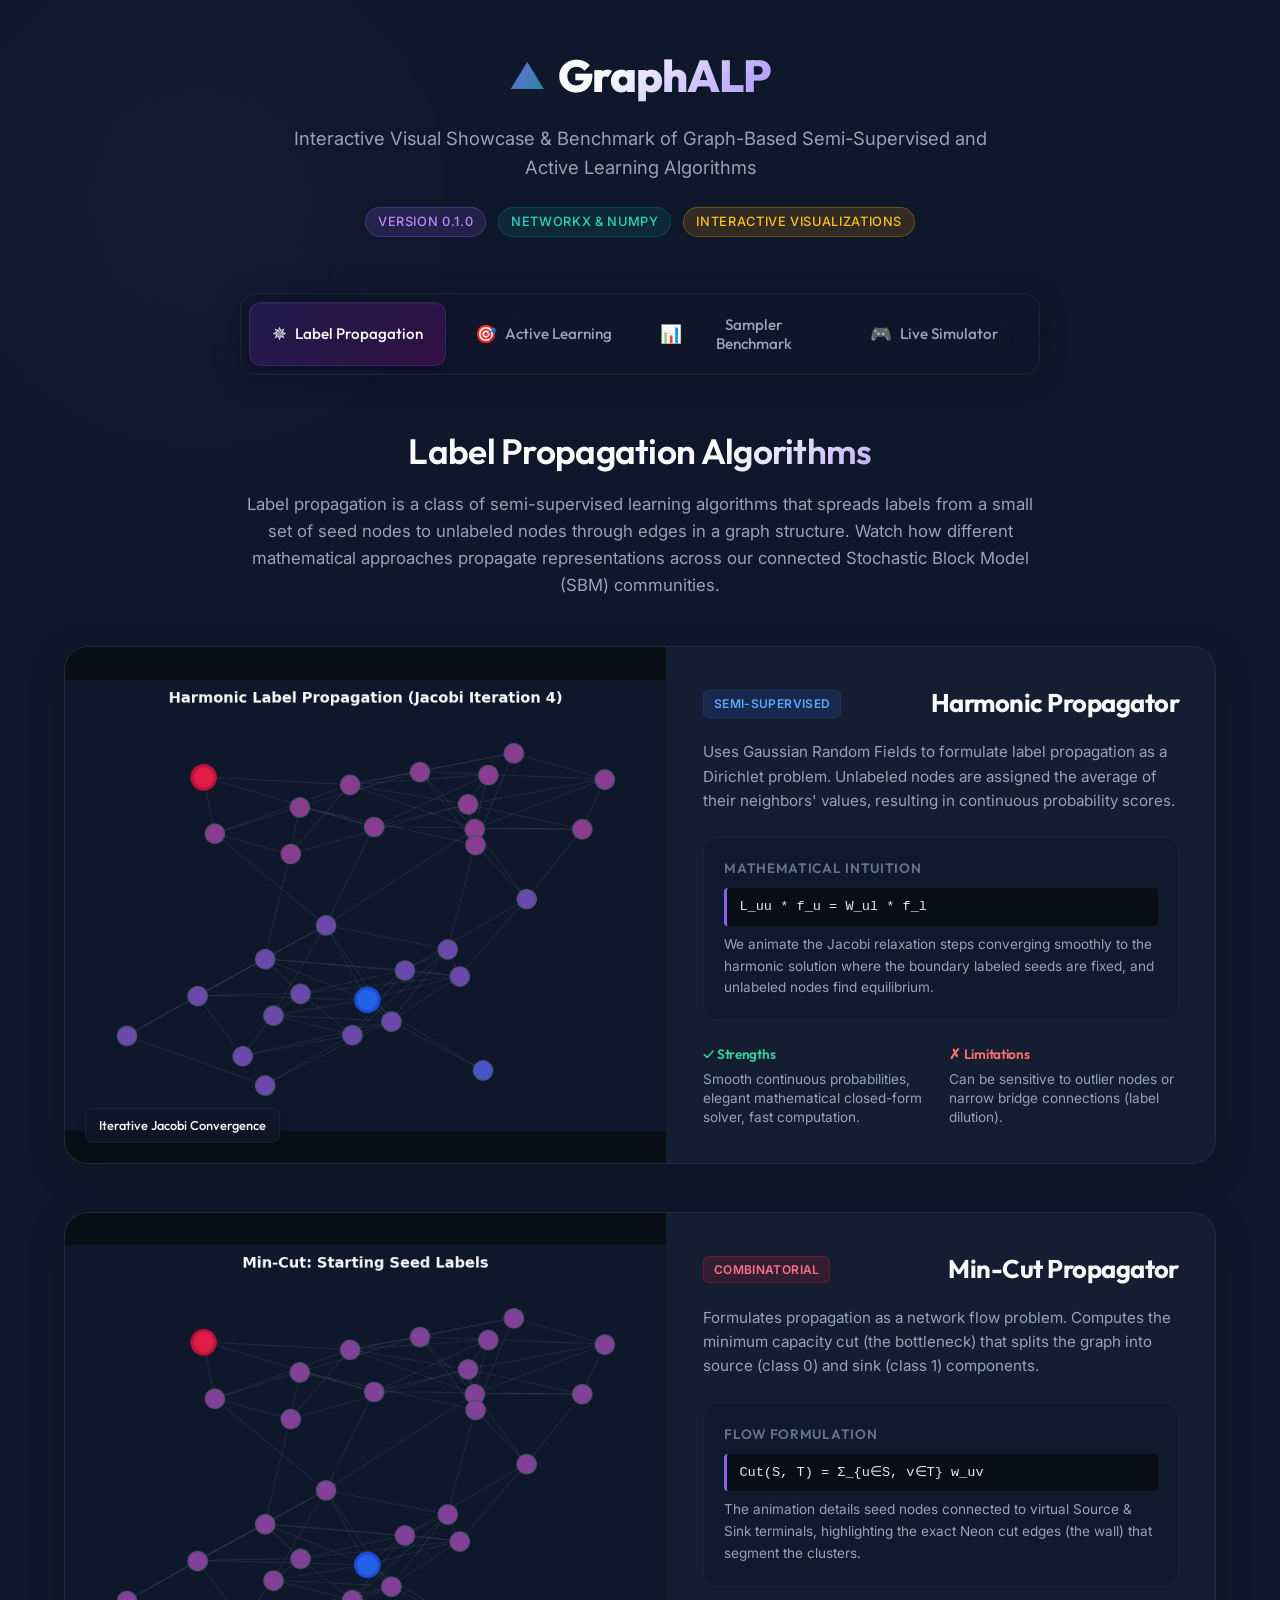
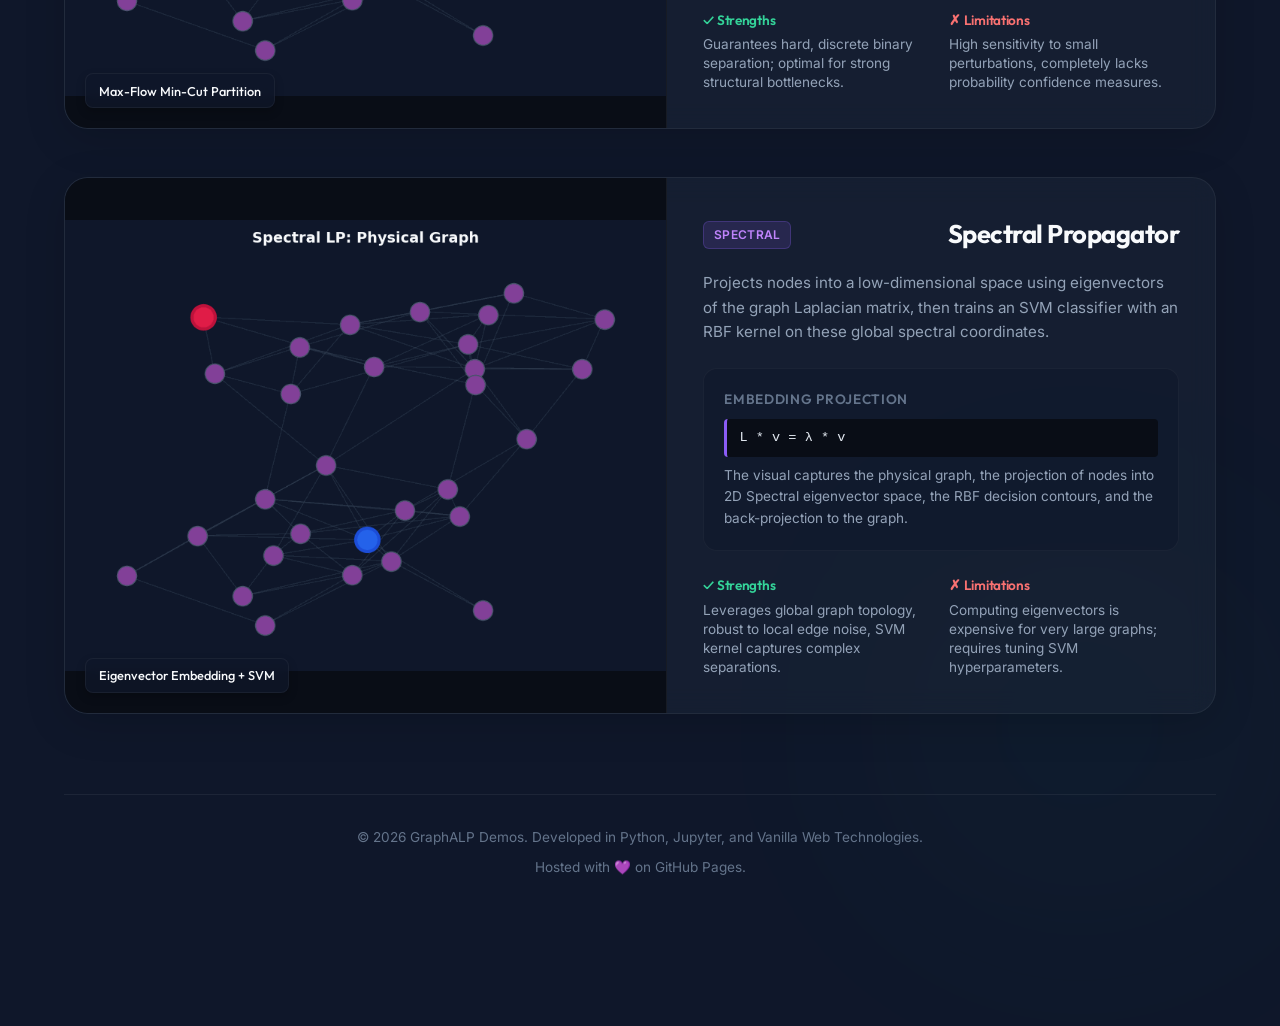
==== docs/index.html @ a76a8c4c "Created demos for the graph algorithms" ====
<!DOCTYPE html>
<html lang="en">
<head>
    <meta charset="UTF-8">
    <meta name="viewport" content="width=device-width, initial-scale=1.0">
    <meta name="description" content="Interactive visual showcase and benchmarks of Graph-Based Semi-Supervised Learning (Label Propagation) and Active Learning algorithms in the GraphALP package. Hosted on GitHub Pages.">
    <title>GraphALP: Label Propagation & Active Learning Visualizations</title>
    
    <!-- Google Fonts: Outfit & Inter -->
    <link rel="preconnect" href="https://fonts.googleapis.com">
    <link rel="preconnect" href="https://fonts.gstatic.com" crossorigin>
    <link href="https://fonts.googleapis.com/css2?family=Inter:wght@300;400;500;600&family=Outfit:wght@400;500;600;700;800&display=swap" rel="stylesheet">
    
    <!-- Custom CSS -->
    <link rel="stylesheet" href="css/style.css">
</head>
<body>
    <!-- Glow Effects in Background -->
    <div class="radial-glow glow-1"></div>
    <div class="radial-glow glow-2"></div>

    <div class="container">
        <!-- Header -->
        <header class="main-header">
            <div class="logo-area">
                <span class="logo-icon">▲</span>
                <h1 id="main-title">GraphALP</h1>
            </div>
            <p class="subtitle" id="main-subtitle">Interactive Visual Showcase &amp; Benchmark of Graph-Based Semi-Supervised and Active Learning Algorithms</p>
            <div class="badge-row">
                <span class="badge badge-primary">Version 0.1.0</span>
                <span class="badge badge-secondary">NetworkX &amp; NumPy</span>
                <span class="badge badge-accent">Interactive Visualizations</span>
            </div>
        </header>

        <!-- Navigation Tabs -->
        <nav class="tab-navigation" id="tab-nav-bar">
            <button class="tab-btn active" id="tab-btn-propagation" onclick="switchTab('propagation')">
                <span class="tab-icon">✵</span> Label Propagation
            </button>
            <button class="tab-btn" id="tab-btn-active" onclick="switchTab('active')">
                <span class="tab-icon">🎯</span> Active Learning
            </button>
            <button class="tab-btn" id="tab-btn-benchmark" onclick="switchTab('benchmark')">
                <span class="tab-icon">📊</span> Sampler Benchmark
            </button>
            <button class="tab-btn" id="tab-btn-simulator" onclick="switchTab('simulator')">
                <span class="tab-icon">🎮</span> Live Simulator
            </button>
        </nav>

        <!-- Main Content Area -->
        <main class="content-wrapper">
            
            <!-- SECTION 1: Label Propagation -->
            <section id="section-propagation" class="tab-content active-content">
                <div class="section-intro">
                    <h2>Label Propagation Algorithms</h2>
                    <p>Label propagation is a class of semi-supervised learning algorithms that spreads labels from a small set of seed nodes to unlabeled nodes through edges in a graph structure. Watch how different mathematical approaches propagate representations across our connected Stochastic Block Model (SBM) communities.</p>
                </div>

                <div class="card-grid">
                    <!-- Harmonic Label Propagator -->
                    <div class="algo-card" id="card-harmonic">
                        <div class="algo-visual">
                            <img src="gifs/harmonic_propagation.gif" alt="Harmonic Label Propagation Animation" class="demo-gif" id="gif-harmonic">
                            <div class="gif-overlay">
                                <span>Iterative Jacobi Convergence</span>
                            </div>
                        </div>
                        <div class="algo-details">
                            <div class="card-header">
                                <span class="spec-badge">Semi-Supervised</span>
                                <h3>Harmonic Propagator</h3>
                            </div>
                            <p class="algo-desc">Uses Gaussian Random Fields to formulate label propagation as a Dirichlet problem. Unlabeled nodes are assigned the average of their neighbors' values, resulting in continuous probability scores.</p>
                            
                            <div class="spec-panel">
                                <h4>Mathematical Intuition</h4>
                                <code class="math-block">L_uu * f_u = W_ul * f_l</code>
                                <p>We animate the Jacobi relaxation steps converging smoothly to the harmonic solution where the boundary labeled seeds are fixed, and unlabeled nodes find equilibrium.</p>
                            </div>
                            
                            <div class="pro-con-grid">
                                <div class="pc-item pro">
                                    <h5>✓ Strengths</h5>
                                    <p>Smooth continuous probabilities, elegant mathematical closed-form solver, fast computation.</p>
                                </div>
                                <div class="pc-item con">
                                    <h5>✗ Limitations</h5>
                                    <p>Can be sensitive to outlier nodes or narrow bridge connections (label dilution).</p>
                                </div>
                            </div>
                        </div>
                    </div>

                    <!-- Min-Cut Label Propagator -->
                    <div class="algo-card" id="card-mincut">
                        <div class="algo-visual">
                            <img src="gifs/mincut_propagation.gif" alt="Min-Cut Label Propagation Animation" class="demo-gif" id="gif-mincut">
                            <div class="gif-overlay">
                                <span>Max-Flow Min-Cut Partition</span>
                            </div>
                        </div>
                        <div class="algo-details">
                            <div class="card-header">
                                <span class="spec-badge badge-red">Combinatorial</span>
                                <h3>Min-Cut Propagator</h3>
                            </div>
                            <p class="algo-desc">Formulates propagation as a network flow problem. Computes the minimum capacity cut (the bottleneck) that splits the graph into source (class 0) and sink (class 1) components.</p>
                            
                            <div class="spec-panel">
                                <h4>Flow formulation</h4>
                                <code class="math-block">Cut(S, T) = Σ_{u∈S, v∈T} w_uv</code>
                                <p>The animation details seed nodes connected to virtual Source &amp; Sink terminals, highlighting the exact Neon cut edges (the wall) that segment the clusters.</p>
                            </div>
                            
                            <div class="pro-con-grid">
                                <div class="pc-item pro">
                                    <h5>✓ Strengths</h5>
                                    <p>Guarantees hard, discrete binary separation; optimal for strong structural bottlenecks.</p>
                                </div>
                                <div class="pc-item con">
                                    <h5>✗ Limitations</h5>
                                    <p>High sensitivity to small perturbations, completely lacks probability confidence measures.</p>
                                </div>
                            </div>
                        </div>
                    </div>

                    <!-- Spectral Label Propagator -->
                    <div class="algo-card" id="card-spectral">
                        <div class="algo-visual">
                            <img src="gifs/spectral_propagation.gif" alt="Spectral Label Propagation Animation" class="demo-gif" id="gif-spectral">
                            <div class="gif-overlay">
                                <span>Eigenvector Embedding + SVM</span>
                            </div>
                        </div>
                        <div class="algo-details">
                            <div class="card-header">
                                <span class="spec-badge badge-violet">Spectral</span>
                                <h3>Spectral Propagator</h3>
                            </div>
                            <p class="algo-desc">Projects nodes into a low-dimensional space using eigenvectors of the graph Laplacian matrix, then trains an SVM classifier with an RBF kernel on these global spectral coordinates.</p>
                            
                            <div class="spec-panel">
                                <h4>Embedding projection</h4>
                                <code class="math-block">L * v = λ * v</code>
                                <p>The visual captures the physical graph, the projection of nodes into 2D Spectral eigenvector space, the RBF decision contours, and the back-projection to the graph.</p>
                            </div>
                            
                            <div class="pro-con-grid">
                                <div class="pc-item pro">
                                    <h5>✓ Strengths</h5>
                                    <p>Leverages global graph topology, robust to local edge noise, SVM kernel captures complex separations.</p>
                                </div>
                                <div class="pc-item con">
                                    <h5>✗ Limitations</h5>
                                    <p>Computing eigenvectors is expensive for very large graphs; requires tuning SVM hyperparameters.</p>
                                </div>
                            </div>
                        </div>
                    </div>
                </div>
            </section>

            <!-- SECTION 2: Active Learning -->
            <section id="section-active" class="tab-content">
                <div class="section-intro">
                    <h2>Active Learning Samplers</h2>
                    <p>Active learning seeks to maximize model accuracy with minimal label cost by intelligently choosing which unlabeled nodes to query. Watch how each sampler operates in step-by-step query rounds to resolve class uncertainty quickly.</p>
                </div>

                <div class="card-grid">
                    <!-- Harmonic Greedy Sampler -->
                    <div class="algo-card" id="card-harmonic-greedy">
                        <div class="algo-visual">
                            <img src="gifs/harmonic_greedy_sampler.gif" alt="Harmonic Greedy Active Learning" class="demo-gif" id="gif-harmonic-greedy">
                            <div class="gif-overlay">
                                <span>Expected Risk Minimization</span>
                            </div>
                        </div>
                        <div class="algo-details">
                            <div class="card-header">
                                <span class="spec-badge badge-gold">Optimal</span>
                                <h3>Harmonic Greedy Sampler</h3>
                            </div>
                            <p class="algo-desc">Calculates the expected graph-wide risk reduction if each candidate unlabeled node were to be queried. Selects the node that achieves the highest mathematical reduction in uncertainty.</p>
                            
                            <div class="spec-panel">
                                <h4>Selection Criterion</h4>
                                <code class="math-block">arg min_{i} Σ_{u} E_{y_i}[ min(p_u, 1-p_u) | y_i ]</code>
                                <p>Observe how it actively targets critical boundary nodes between clusters to aggressively push down overall graph uncertainty.</p>
                            </div>
                            
                            <div class="pro-con-grid">
                                <div class="pc-item pro">
                                    <h5>🎯 Strategy</h5>
                                    <p>Directly minimizes future expected model error. Extremely efficient; reaches near-optimal accuracy in very few steps.</p>
                                </div>
                                <div class="pc-item con">
                                    <h5>⚡ Overhead</h5>
                                    <p>Computationally heavy; requires forecasting predictions for every candidate under all label outcomes.</p>
                                </div>
                            </div>
                        </div>
                    </div>

                    <!-- S2 Sampler -->
                    <div class="algo-card" id="card-s2">
                        <div class="algo-visual">
                            <img src="gifs/s2_sampler.gif" alt="S2 Active Learning" class="demo-gif" id="gif-s2">
                            <div class="gif-overlay">
                                <span>Shortest Path Boundary Bisection</span>
                            </div>
                        </div>
                        <div class="algo-details">
                            <div class="card-header">
                                <span class="spec-badge badge-teal">Geometric</span>
                                <h3>S2 Sampler</h3>
                            </div>
                            <p class="algo-desc">Based on Dasarathy et al. (2015). Prunes edges with conflicting labels, finds the shortest path between positive and negative nodes, and queries the middle node on that path.</p>
                            
                            <div class="spec-panel">
                                <h4>Geometric Strategy</h4>
                                <code class="math-block">Path = ShortestPath(L_0, L_1) → Query(Middle)</code>
                                <p>The animation shows the shortest path highlighted in Gold, bisecting the boundary space. It behaves like binary search on graph geodesic paths.</p>
                            </div>
                            
                            <div class="pro-con-grid">
                                <div class="pc-item pro">
                                    <h5>🎯 Strategy</h5>
                                    <p>Finds the boundary extremely fast. Highly scalable; calculations only involve graph path algorithms.</p>
                                </div>
                                <div class="pc-item con">
                                    <h5>⚡ Overhead</h5>
                                    <p>Depends on structural connectivity; if classes are disconnected, it falls back to random sampling.</p>
                                </div>
                            </div>
                        </div>
                    </div>

                    <!-- Random Sampler -->
                    <div class="algo-card" id="card-random">
                        <div class="algo-visual">
                            <img src="gifs/random_sampler.gif" alt="Random Active Learning" class="demo-gif" id="gif-random">
                            <div class="gif-overlay">
                                <span>Uniform Random Baseline</span>
                            </div>
                        </div>
                        <div class="algo-details">
                            <div class="card-header">
                                <span class="spec-badge badge-grey">Baseline</span>
                                <h3>Random Sampler</h3>
                            </div>
                            <p class="algo-desc">Queries nodes uniformly at random from the set of unlabeled nodes. Serves as a standard non-active baseline to measure active learning advantages.</p>
                            
                            <div class="spec-panel">
                                <h4>Selection Criterion</h4>
                                <code class="math-block">Query( u ∈ Unlabeled ) ~ Uniform()</code>
                                <p>The animation shows query nodes landing randomly. Notice how it frequently queries nodes in dense regions that are already certain, wasting labels.</p>
                            </div>
                            
                            <div class="pro-con-grid">
                                <div class="pc-item pro">
                                    <h5>🎯 Strategy</h5>
                                    <p>Zero computational cost, provides unbiased samples of the graph node distribution.</p>
                                </div>
                                <div class="pc-item con">
                                    <h5>⚡ Overhead</h5>
                                    <p>Extremely inefficient. Requires many queries to resolve boundary uncertainty, dragging down performance.</p>
                                </div>
                            </div>
                        </div>
                    </div>
                </div>
            </section>

            <!-- SECTION 3: Benchmark Dashboard -->
            <section id="section-benchmark" class="tab-content">
                <div class="section-intro">
                    <h2>Sampler Benchmark Dashboard</h2>
                    <p>Compare the quantitative performance of Active Learning Samplers. Below is the real-time graph uncertainty (Expected Risk) plotted as a function of query steps. Graph risk represents the remaining prediction uncertainty across the network.</p>
                </div>

                <div class="dashboard-grid">
                    <!-- Benchmark Graph Card -->
                    <div class="dashboard-card chart-container">
                        <h3>Uncertainty (Expected Risk) Reduction Curve</h3>
                        <div class="chart-wrapper">
                            <img src="images/risk_comparison.png" alt="Active Learning Risk Reduction Benchmark Curves" class="benchmark-chart" id="img-benchmark-chart">
                        </div>
                        <p class="chart-caption">Lower is better. Risk represents the sum of node prediction uncertainties: <code>min(p, 1-p)</code>. Active samplers achieve rapid risk reduction, saving labeling budget.</p>
                    </div>

                    <!-- Benchmark Insights Card -->
                    <div class="dashboard-card insights-container">
                        <h3>Key Benchmark Observations</h3>
                        
                        <div class="insight-item">
                            <div class="insight-num gold-num">1</div>
                            <div class="insight-text">
                                <h4>Harmonic Greedy Dominance</h4>
                                <p><strong>Harmonic Greedy</strong> exhibits the steepest initial descent in graph risk. By calculating the expected risk for every possible query, it identifies the single most optimal node. In our 30-node graph, it reduces risk close to 0 within just 4 queries!</p>
                            </div>
                        </div>

                        <div class="insight-item">
                            <div class="insight-num teal-num">2</div>
                            <div class="insight-text">
                                <h4>S2 Path Bisection Efficiency</h4>
                                <p><strong>S2 Sampler</strong> performs nearly as well as Harmonic Greedy, but with a fraction of the computational cost. By finding the shortest path between opposite labels and querying the center node, it behaves like binary search on graphs, quickly pinpointing the bottleneck bridge.</p>
                            </div>
                        </div>

                        <div class="insight-item">
                            <div class="insight-num grey-num">3</div>
                            <div class="insight-text">
                                <h4>Random Sampling Inefficiency</h4>
                                <p><strong>Random Sampler</strong> risk decreases slowly and with high variance. Because it doesn't utilize structural knowledge or model predictions, it wastes queries in dense regions that are already highly certain, leaving the boundary ambiguous for many steps.</p>
                            </div>
                        </div>

                        <div class="spec-panel formula-panel">
                            <h4>Active Learning Core Takeaway</h4>
                            <p>For graph-based learning, active querying easily saves **over 60% of labeling budgets** compared to random selection. While Harmonic Greedy is ideal for small to medium graphs, S2 is the perfect candidate for web-scale networks due to its path-based efficiency.</p>
                        </div>
                    </div>
                </div>
            </section>

            <!-- SECTION 4: Live Interactive Simulator -->
            <section id="section-simulator" class="tab-content">
                <div class="section-intro">
                    <h2>Live Active Learning Simulator</h2>
                    <p>Configure a graph structure, label propagator, and active learning sampler, then watch the algorithm query nodes and propagate labels in real time! You can also click on gray nodes to query them manually.</p>
                </div>

                <div class="simulator-layout">
                    <!-- Control Settings Panel -->
                    <div class="sim-card controls-panel">
                        <h3>Simulation Controls</h3>
                        
                        <div class="control-group">
                            <label for="select-graph">Graph Structure</label>
                            <select id="select-graph" class="sim-select" onchange="changeGraphType(this.value)">
                                <option value="grid_cols">20x20 Grid: Left vs Right (Columns)</option>
                                <option value="grid_rows">20x20 Grid: Top vs Bottom (Rows)</option>
                                <option value="grid_circ1">20x20 Grid: Top-Left &amp; Bottom-Right Circles</option>
                                <option value="grid_circ2">20x20 Grid: Bottom-Left &amp; Top-Right Circles</option>
                                <option value="bipartite">40-Node Connected Bipartite Graph</option>
                            </select>
                        </div>

                        <div class="control-group">
                            <label for="select-propagator">Label Propagation Method</label>
                            <select id="select-propagator" class="sim-select" onchange="changePropagatorType(this.value)">
                                <option value="harmonic">Harmonic Propagator (Jacobi solver)</option>
                                <option value="mincut">Min-Cut Propagator (Ford-Fulkerson flow)</option>
                            </select>
                        </div>

                        <div class="control-group">
                            <label for="select-sampler">Active Learning Sampler</label>
                            <select id="select-sampler" class="sim-select" onchange="changeSamplerType(this.value)">
                                <option value="harmonic_greedy">Harmonic Greedy (Expected Risk Minimizer)</option>
                                <option value="s2">S2 Sampler (Shortest Path Bisection)</option>
                                <option value="random">Random Sampler (Uniform Baseline)</option>
                            </select>
                        </div>

                        <div class="button-grid">
                            <button class="sim-btn btn-initialize" id="btn-reset" onclick="initializeGraph()">↺ Reset Graph</button>
                            <button class="sim-btn btn-step" id="btn-sim-step" onclick="executeActiveStep()">⏭ Next Step</button>
                            <button class="sim-btn btn-play" id="btn-play-pause" onclick="toggleAutoPlay()">▶ Auto Play</button>
                        </div>

                        <div class="stats-panel">
                            <h4>Simulation Statistics</h4>
                            <div class="stat-row">
                                <span>Active Query Step:</span>
                                <strong id="sim-current-step">0</strong>
                            </div>
                            <div class="stat-row">
                                <span>Nodes Queried:</span>
                                <strong id="sim-queried-total">2 / 400</strong>
                            </div>
                            <div class="stat-row">
                                <span>Prediction Accuracy:</span>
                                <strong id="sim-accuracy">50.0%</strong>
                            </div>
                        </div>

                        <div class="hover-info-panel">
                            <h4>Node Inspector</h4>
                            <div id="hover-tooltip-panel" class="inspector-box">
                                <span class="text-muted italic">Hover over a node to inspect...</span>
                            </div>
                        </div>
                    </div>

                    <!-- Canvas Visualization Panel -->
                    <div class="sim-card canvas-panel">
                        <div class="canvas-header">
                            <span class="pulse-indicator">● LIVE VISUALIZER</span>
                            <span class="canvas-help">🖱 Click on gray nodes to manually query</span>
                        </div>
                        <div class="canvas-container-box">
                            <canvas id="simulator-canvas" width="600" height="500"></canvas>
                        </div>
                        
                        <!-- Expected Risk Gauge -->
                        <div class="risk-gauge-container">
                            <div class="gauge-header">
                                <span>Expected Uncertainty (Graph Risk):</span>
                                <strong id="gauge-risk-value">0.00</strong>
                            </div>
                            <div class="gauge-bar-bg">
                                <div class="gauge-bar-fill" id="gauge-risk-fill" style="width: 100%;"></div>
                            </div>
                        </div>
                    </div>

                    <!-- Live Log Viewer -->
                    <div class="sim-card logs-panel">
                        <h3>Active Log Stream</h3>
                        <div class="log-container" id="simulator-log-feed">
                            <div class="log-line italic text-muted">Initialize the graph to begin logging...</div>
                        </div>
                    </div>
                </div>
            </section>
            
        </main>

        <!-- Footer -->
        <footer class="main-footer">
            <p>© 2026 GraphALP Demos. Developed in Python, Jupyter, and Vanilla Web Technologies.</p>
            <p>Hosted with 💜 on GitHub Pages.</p>
        </footer>
    </div>

    <!-- Custom JS -->
    <script src="js/main.js"></script>
    <script src="js/precomputed_data.js"></script>
    <script src="js/interactive.js"></script>
</body>
</html>
---- docs/css/style.css ----
/* ==========================================================================
   GraphALP Premium CSS Stylesheet
   Design Language: Dark Mode Glassmorphism & Neon Accents
   ========================================================================== */

/* Custom Variables */
:root {
    --bg-color: #0f172a;
    --card-bg: rgba(30, 41, 59, 0.45);
    --card-border: rgba(255, 255, 255, 0.06);
    --text-primary: #f8fafc;
    --text-secondary: #94a3b8;
    --text-muted: #64748b;
    
    /* Neon Accents */
    --primary: #8b5cf6;       /* Violet */
    --primary-glow: rgba(139, 92, 246, 0.15);
    --secondary: #0d9488;     /* Teal */
    --secondary-glow: rgba(13, 148, 136, 0.15);
    --accent: #f59e0b;        /* Gold/Amber */
    
    /* Node Colors */
    --node-blue: #2563eb;
    --node-red: #e11d48;
    
    /* Container Max Width */
    --max-width: 1200px;
    --transition: all 0.3s cubic-bezier(0.4, 0, 0.2, 1);
}

/* Reset & Base Styles */
* {
    margin: 0;
    padding: 0;
    box-sizing: border-box;
}

body {
    background-color: var(--bg-color);
    color: var(--text-primary);
    font-family: 'Inter', sans-serif;
    font-size: 15px;
    line-height: 1.6;
    overflow-x: hidden;
    position: relative;
    min-height: 100vh;
}

h1, h2, h3, h4, h5, h6 {
    font-family: 'Outfit', sans-serif;
    font-weight: 600;
    letter-spacing: -0.02em;
    color: var(--text-primary);
}

/* Background Radial Glow Effects */
.radial-glow {
    position: absolute;
    width: 600px;
    height: 600px;
    border-radius: 50%;
    filter: blur(120px);
    z-index: -1;
    pointer-events: none;
    opacity: 0.45;
}

.glow-1 {
    top: -100px;
    left: -100px;
    background: radial-gradient(circle, var(--primary-glow) 0%, transparent 70%);
}

.glow-2 {
    bottom: -100px;
    right: -100px;
    background: radial-gradient(circle, var(--secondary-glow) 0%, transparent 70%);
}

/* Container */
.container {
    max-width: var(--max-width);
    margin: 0 auto;
    padding: 2.5rem 1.5rem;
}

/* Header */
.main-header {
    text-align: center;
    margin-bottom: 3.5rem;
    position: relative;
}

.logo-area {
    display: inline-flex;
    align-items: center;
    gap: 0.75rem;
    margin-bottom: 0.75rem;
}

.logo-icon {
    font-size: 2.2rem;
    background: linear-gradient(135deg, var(--primary), var(--secondary));
    -webkit-background-clip: text;
    -webkit-text-fill-color: transparent;
    font-weight: 800;
}

.main-header h1 {
    font-size: 2.8rem;
    font-weight: 800;
    background: linear-gradient(135deg, var(--text-primary) 30%, #a78bfa 100%);
    -webkit-background-clip: text;
    -webkit-text-fill-color: transparent;
}

.subtitle {
    font-size: 1.15rem;
    color: var(--text-secondary);
    max-width: 700px;
    margin: 0 auto 1.5rem auto;
}

.badge-row {
    display: flex;
    justify-content: center;
    gap: 0.75rem;
    flex-wrap: wrap;
}

.badge {
    padding: 0.25rem 0.75rem;
    border-radius: 9999px;
    font-size: 0.8rem;
    font-weight: 500;
    text-transform: uppercase;
    letter-spacing: 0.05em;
}

.badge-primary {
    background: rgba(139, 92, 246, 0.15);
    color: #c084fc;
    border: 1px solid rgba(139, 92, 246, 0.3);
}

.badge-secondary {
    background: rgba(13, 148, 136, 0.15);
    color: #2dd4bf;
    border: 1px solid rgba(13, 148, 136, 0.3);
}

.badge-accent {
    background: rgba(245, 158, 11, 0.15);
    color: #fbbf24;
    border: 1px solid rgba(245, 158, 11, 0.3);
}

/* Navigation Tabs */
.tab-navigation {
    display: flex;
    justify-content: center;
    background: rgba(15, 23, 42, 0.6);
    padding: 0.5rem;
    border-radius: 16px;
    border: 1px solid var(--card-border);
    backdrop-filter: blur(16px);
    max-width: 800px;
    margin: 0 auto 3rem auto;
    box-shadow: 0 4px 30px rgba(0, 0, 0, 0.2);
}

.tab-btn {
    flex: 1;
    background: transparent;
    border: none;
    outline: none;
    color: var(--text-secondary);
    padding: 0.8rem 1.2rem;
    font-family: 'Outfit', sans-serif;
    font-size: 0.95rem;
    font-weight: 500;
    border-radius: 12px;
    cursor: pointer;
    display: flex;
    align-items: center;
    justify-content: center;
    gap: 0.5rem;
    transition: var(--transition);
}

.tab-btn:hover {
    color: var(--text-primary);
    background: rgba(255, 255, 255, 0.03);
}

.tab-btn.active {
    color: var(--text-primary);
    background: linear-gradient(135deg, #1e1b4b 0%, #311042 100%);
    box-shadow: 0 2px 10px rgba(0, 0, 0, 0.25), inset 0 1px 0 rgba(255, 255, 255, 0.05);
    border: 1px solid rgba(139, 92, 246, 0.2);
}

.tab-icon {
    font-size: 1.1rem;
}

/* Content Area */
.content-wrapper {
    position: relative;
    width: 100%;
}

.tab-content {
    display: none;
    opacity: 0;
    transform: translateY(15px);
    transition: var(--transition);
}

.tab-content.active-content {
    display: block;
    opacity: 1;
    transform: translateY(0);
}

.section-intro {
    text-align: center;
    max-width: 800px;
    margin: 0 auto 3rem auto;
}

.section-intro h2 {
    font-size: 2.2rem;
    margin-bottom: 0.75rem;
    background: linear-gradient(135deg, var(--text-primary) 60%, var(--primary) 100%);
    -webkit-background-clip: text;
    -webkit-text-fill-color: transparent;
}

.section-intro p {
    color: var(--text-secondary);
    font-size: 1.05rem;
}

/* Card Grid Layout */
.card-grid {
    display: flex;
    flex-direction: column;
    gap: 3rem;
}

/* Algorithm Card */
.algo-card {
    background: var(--card-bg);
    border: 1px solid var(--card-border);
    border-radius: 24px;
    overflow: hidden;
    display: grid;
    grid-template-columns: 1.1fr 1fr;
    backdrop-filter: blur(12px);
    box-shadow: 0 10px 40px rgba(0, 0, 0, 0.15);
    transition: var(--transition);
}

.algo-card:hover {
    border-color: rgba(139, 92, 246, 0.15);
    box-shadow: 0 15px 50px rgba(139, 92, 246, 0.06);
    transform: translateY(-2px);
}

/* Visual Panel */
.algo-visual {
    background: #090d16;
    border-right: 1px solid var(--card-border);
    position: relative;
    display: flex;
    align-items: center;
    justify-content: center;
    min-height: 400px;
    overflow: hidden;
}

.demo-gif {
    max-width: 100%;
    max-height: 100%;
    object-fit: contain;
    display: block;
}

.gif-overlay {
    position: absolute;
    bottom: 1.25rem;
    left: 1.25rem;
    background: rgba(15, 23, 42, 0.75);
    backdrop-filter: blur(6px);
    border: 1px solid rgba(255, 255, 255, 0.05);
    color: var(--text-primary);
    padding: 0.4rem 0.8rem;
    font-family: 'Outfit', sans-serif;
    font-size: 0.8rem;
    font-weight: 500;
    border-radius: 8px;
    pointer-events: none;
    box-shadow: 0 4px 10px rgba(0, 0, 0, 0.2);
}

/* Details Panel */
.algo-details {
    padding: 2.25rem;
    display: flex;
    flex-direction: column;
    justify-content: space-between;
}

.card-header {
    display: flex;
    align-items: center;
    justify-content: space-between;
    margin-bottom: 1rem;
}

.card-header h3 {
    font-size: 1.6rem;
    font-weight: 700;
}

.spec-badge {
    font-size: 0.75rem;
    font-weight: 600;
    padding: 0.2rem 0.6rem;
    border-radius: 6px;
    text-transform: uppercase;
    letter-spacing: 0.03em;
    background: rgba(37, 99, 235, 0.15);
    color: #60a5fa;
    border: 1px solid rgba(37, 99, 235, 0.25);
}

.spec-badge.badge-red {
    background: rgba(225, 29, 72, 0.15);
    color: #fb7185;
    border: 1px solid rgba(225, 29, 72, 0.25);
}

.spec-badge.badge-violet {
    background: rgba(139, 92, 246, 0.15);
    color: #c084fc;
    border: 1px solid rgba(139, 92, 246, 0.25);
}

.spec-badge.badge-gold {
    background: rgba(245, 158, 11, 0.15);
    color: #fbbf24;
    border: 1px solid rgba(245, 158, 11, 0.25);
}

.spec-badge.badge-teal {
    background: rgba(13, 148, 136, 0.15);
    color: #2dd4bf;
    border: 1px solid rgba(13, 148, 136, 0.25);
}

.spec-badge.badge-grey {
    background: rgba(100, 116, 139, 0.15);
    color: #94a3b8;
    border: 1px solid rgba(100, 116, 139, 0.25);
}

.algo-desc {
    color: var(--text-secondary);
    margin-bottom: 1.5rem;
    font-size: 0.95rem;
}

.spec-panel {
    background: rgba(15, 23, 42, 0.5);
    border: 1px solid rgba(255, 255, 255, 0.04);
    border-radius: 14px;
    padding: 1.25rem;
    margin-bottom: 1.5rem;
}

.spec-panel h4 {
    font-size: 0.85rem;
    text-transform: uppercase;
    letter-spacing: 0.05em;
    color: var(--text-muted);
    margin-bottom: 0.5rem;
}

.math-block {
    display: block;
    background: #090d16;
    border-left: 3px solid var(--primary);
    padding: 0.5rem 0.75rem;
    border-radius: 4px;
    font-family: monospace;
    font-size: 0.85rem;
    color: #e2e8f0;
    margin-bottom: 0.5rem;
    overflow-x: auto;
}

.spec-panel p {
    font-size: 0.85rem;
    color: var(--text-secondary);
}

/* Pros and Cons */
.pro-con-grid {
    display: grid;
    grid-template-columns: 1fr 1fr;
    gap: 1rem;
}

.pc-item {
    font-size: 0.85rem;
}

.pc-item h5 {
    font-size: 0.85rem;
    margin-bottom: 0.25rem;
}

.pro h5 {
    color: #34d399; /* Green tint */
}

.con h5 {
    color: #f87171; /* Red tint */
}

.pc-item p {
    color: var(--text-secondary);
    line-height: 1.4;
}

/* ==========================================================================
   Benchmark Dashboard Section
   ========================================================================== */
.dashboard-grid {
    display: grid;
    grid-template-columns: 1.2fr 1fr;
    gap: 2rem;
    align-items: start;
}

.dashboard-card {
    background: var(--card-bg);
    border: 1px solid var(--card-border);
    border-radius: 24px;
    padding: 2.25rem;
    backdrop-filter: blur(12px);
    box-shadow: 0 10px 40px rgba(0, 0, 0, 0.15);
}

.dashboard-card h3 {
    font-size: 1.5rem;
    margin-bottom: 1.5rem;
    border-bottom: 1px solid var(--card-border);
    padding-bottom: 0.75rem;
}

.chart-wrapper {
    background: #090d16;
    border: 1px solid rgba(255, 255, 255, 0.05);
    border-radius: 16px;
    padding: 1rem;
    display: flex;
    justify-content: center;
    align-items: center;
    overflow: hidden;
    box-shadow: inset 0 2px 8px rgba(0, 0, 0, 0.3);
}

.benchmark-chart {
    max-width: 100%;
    height: auto;
    border-radius: 8px;
    display: block;
    transition: var(--transition);
}

.benchmark-chart:hover {
    transform: scale(1.01);
}

.chart-caption {
    font-size: 0.85rem;
    color: var(--text-muted);
    margin-top: 1rem;
    text-align: center;
}

.insights-container {
    display: flex;
    flex-direction: column;
    gap: 1.25rem;
}

.insight-item {
    display: flex;
    gap: 1.25rem;
    background: rgba(15, 23, 42, 0.3);
    border: 1px solid rgba(255, 255, 255, 0.02);
    border-radius: 14px;
    padding: 1rem;
    transition: var(--transition);
}

.insight-item:hover {
    background: rgba(15, 23, 42, 0.5);
    border-color: rgba(255, 255, 255, 0.05);
}

.insight-num {
    flex-shrink: 0;
    width: 32px;
    height: 32px;
    border-radius: 50%;
    display: flex;
    align-items: center;
    justify-content: center;
    font-family: 'Outfit', sans-serif;
    font-weight: 700;
    font-size: 0.95rem;
}

.gold-num {
    background: rgba(245, 158, 11, 0.15);
    color: var(--accent);
    border: 1px solid rgba(245, 158, 11, 0.3);
}

.teal-num {
    background: rgba(13, 148, 136, 0.15);
    color: #2dd4bf;
    border: 1px solid rgba(13, 148, 136, 0.3);
}

.grey-num {
    background: rgba(100, 116, 139, 0.15);
    color: #94a3b8;
    border: 1px solid rgba(100, 116, 139, 0.3);
}

.insight-text h4 {
    font-size: 1.05rem;
    margin-bottom: 0.25rem;
}

.insight-text p {
    font-size: 0.85rem;
    color: var(--text-secondary);
}

.formula-panel {
    margin-top: 1rem;
    border-left: 3px solid var(--secondary);
    background: rgba(13, 148, 136, 0.03);
}

/* ==========================================================================
   Live Interactive Simulator Section Styling
   ========================================================================== */

.simulator-layout {
    display: grid;
    grid-template-columns: 310px 1fr 280px;
    gap: 1.5rem;
    align-items: start;
    margin-top: 1rem;
}

.sim-card {
    background: var(--card-bg);
    border: 1px solid var(--card-border);
    border-radius: 20px;
    padding: 1.5rem;
    backdrop-filter: blur(12px);
    box-shadow: 0 8px 30px rgba(0, 0, 0, 0.2);
}

.sim-card h3 {
    font-size: 1.25rem;
    margin-bottom: 1.25rem;
    border-bottom: 1px solid var(--card-border);
    padding-bottom: 0.5rem;
    font-family: 'Outfit', sans-serif;
    font-weight: 600;
}

/* Control settings panel elements */
.control-group {
    display: flex;
    flex-direction: column;
    gap: 0.5rem;
    margin-bottom: 1.25rem;
}

.control-group label {
    font-size: 0.85rem;
    font-weight: 500;
    color: var(--text-secondary);
}

.sim-select {
    background: #090d16;
    border: 1px solid var(--card-border);
    color: var(--text-primary);
    padding: 0.65rem 0.8rem;
    border-radius: 10px;
    outline: none;
    font-family: 'Inter', sans-serif;
    font-size: 0.9rem;
    cursor: pointer;
    transition: var(--transition);
}

.sim-select:hover, .sim-select:focus {
    border-color: var(--primary);
    box-shadow: 0 0 8px rgba(139, 92, 246, 0.2);
}

.button-grid {
    display: grid;
    grid-template-columns: 1fr;
    gap: 0.75rem;
    margin-bottom: 1.5rem;
}

.sim-btn {
    padding: 0.7rem 1rem;
    border-radius: 10px;
    font-family: 'Outfit', sans-serif;
    font-size: 0.9rem;
    font-weight: 600;
    cursor: pointer;
    outline: none;
    border: none;
    transition: var(--transition);
    text-align: center;
}

.btn-initialize {
    background: rgba(225, 29, 72, 0.1);
    color: #fb7185;
    border: 1px solid rgba(225, 29, 72, 0.3);
}

.btn-initialize:hover {
    background: rgba(225, 29, 72, 0.25);
    border-color: rgba(225, 29, 72, 0.5);
    box-shadow: 0 0 10px rgba(225, 29, 72, 0.25);
}

.btn-step {
    background: rgba(245, 158, 11, 0.1);
    color: #f59e0b;
    border: 1px solid rgba(245, 158, 11, 0.3);
}

.btn-step:hover {
    background: rgba(245, 158, 11, 0.25);
    border-color: rgba(245, 158, 11, 0.5);
    box-shadow: 0 0 10px rgba(245, 158, 11, 0.25);
}

.btn-play {
    background: linear-gradient(135deg, var(--primary) 0%, #6d28d9 100%);
    color: var(--text-primary);
    box-shadow: 0 4px 12px rgba(139, 92, 246, 0.3);
}

.btn-play:hover {
    box-shadow: 0 6px 16px rgba(139, 92, 246, 0.5);
    transform: translateY(-1px);
}

/* Statistics */
.stats-panel {
    background: rgba(15, 23, 42, 0.4);
    border: 1px solid rgba(255, 255, 255, 0.03);
    border-radius: 12px;
    padding: 0.85rem 1rem;
    margin-bottom: 1.25rem;
}

.stats-panel h4 {
    font-size: 0.8rem;
    text-transform: uppercase;
    letter-spacing: 0.05em;
    color: var(--text-muted);
    margin-bottom: 0.5rem;
    border-bottom: 1px solid rgba(255, 255, 255, 0.03);
    padding-bottom: 0.25rem;
}

.stat-row {
    display: flex;
    justify-content: space-between;
    font-size: 0.85rem;
    color: var(--text-secondary);
    margin-bottom: 0.25rem;
}

.stat-row strong {
    color: var(--accent);
}

/* Node Inspector Tooltip */
.hover-info-panel h4 {
    font-size: 0.8rem;
    text-transform: uppercase;
    letter-spacing: 0.05em;
    color: var(--text-muted);
    margin-bottom: 0.5rem;
}

.inspector-box {
    background: #090d16;
    border: 1px solid rgba(255, 255, 255, 0.04);
    border-radius: 12px;
    padding: 0.85rem 1rem;
    min-height: 100px;
    display: flex;
    flex-direction: column;
    justify-content: center;
}

.tip-row {
    display: flex;
    justify-content: space-between;
    font-size: 0.85rem;
    color: var(--text-secondary);
    margin-bottom: 0.25rem;
}

.tip-row span {
    color: var(--text-primary);
}

.label-badge {
    padding: 0.05rem 0.4rem;
    border-radius: 4px;
    font-weight: 700;
    font-size: 0.8rem;
}

.label-badge.l-0 {
    background: rgba(37, 99, 235, 0.15);
    color: #60a5fa;
    border: 1px solid rgba(37, 99, 235, 0.3);
}

.label-badge.l-1 {
    background: rgba(225, 29, 72, 0.15);
    color: #fb7185;
    border: 1px solid rgba(225, 29, 72, 0.3);
}

.gold-text {
    color: var(--accent);
}

/* Canvas visualization box elements */
.canvas-panel {
    display: flex;
    flex-direction: column;
    align-items: center;
    padding: 1.25rem;
}

.canvas-header {
    width: 100%;
    display: flex;
    justify-content: space-between;
    align-items: center;
    margin-bottom: 0.75rem;
    font-size: 0.8rem;
}

.pulse-indicator {
    color: #fb7185;
    font-weight: 700;
    letter-spacing: 0.05em;
    animation: pulse 1.8s infinite;
}

@keyframes pulse {
    0%, 100% { opacity: 0.6; }
    50% { opacity: 1.0; }
}

.canvas-help {
    color: var(--text-muted);
}

.canvas-container-box {
    background: #090d16;
    border: 1px solid rgba(255, 255, 255, 0.05);
    border-radius: 16px;
    width: 100%;
    max-width: 600px;
    height: 500px;
    display: flex;
    justify-content: center;
    align-items: center;
    overflow: hidden;
    box-shadow: inset 0 2px 10px rgba(0, 0, 0, 0.4);
    cursor: crosshair;
}

#simulator-canvas {
    width: 100%;
    height: 100%;
    display: block;
}

/* Risk bar */
.risk-gauge-container {
    width: 100%;
    margin-top: 1rem;
}

.gauge-header {
    display: flex;
    justify-content: space-between;
    font-size: 0.85rem;
    color: var(--text-secondary);
    margin-bottom: 0.35rem;
}

.gauge-bar-bg {
    background: #090d16;
    height: 8px;
    border-radius: 9999px;
    overflow: hidden;
    border: 1px solid rgba(255, 255, 255, 0.05);
}

.gauge-bar-fill {
    background-color: var(--primary);
    height: 100%;
    width: 100%;
    transition: width 0.25s cubic-bezier(0.4, 0, 0.2, 1), background-color 0.25s ease;
}

/* Live Logs Viewer elements */
.logs-panel {
    display: flex;
    flex-direction: column;
    height: 605px; /* Aligns height perfectly with canvas panel */
}

.log-container {
    background: #090d16;
    border: 1px solid rgba(255, 255, 255, 0.04);
    border-radius: 14px;
    padding: 0.85rem;
    flex: 1;
    overflow-y: auto;
    font-family: monospace;
    font-size: 0.8rem;
    display: flex;
    flex-direction: column;
    gap: 0.5rem;
    box-shadow: inset 0 2px 8px rgba(0, 0, 0, 0.3);
}

.log-container::-webkit-scrollbar {
    width: 4px;
}

.log-container::-webkit-scrollbar-track {
    background: transparent;
}

.log-container::-webkit-scrollbar-thumb {
    background: var(--card-border);
    border-radius: 9999px;
}

.log-line {
    border-bottom: 1px solid rgba(255, 255, 255, 0.02);
    padding-bottom: 0.35rem;
    line-height: 1.4;
    color: var(--text-secondary);
    word-break: break-all;
}

.log-query {
    color: var(--accent);
}

.log-init {
    color: #2dd4bf; /* teal */
}

/* ==========================================================================
   Footer Section
   ========================================================================== */
.main-footer {
    margin-top: 5rem;
    border-top: 1px solid var(--card-border);
    padding-top: 2rem;
    text-align: center;
    color: var(--text-muted);
    font-size: 0.85rem;
}

.main-footer p {
    margin-bottom: 0.5rem;
}

/* ==========================================================================
   Responsive Design Media Queries
   ========================================================================== */

@media (max-width: 1180px) {
    .simulator-layout {
        grid-template-columns: 280px 1fr;
    }
    
    .logs-panel {
        grid-column: span 2;
        height: 250px;
    }
}

@media (max-width: 1024px) {
    .algo-card {
        grid-template-columns: 1fr;
    }
    
    .algo-visual {
        border-right: none;
        border-bottom: 1px solid var(--card-border);
        min-height: 380px;
    }
    
    .dashboard-grid {
        grid-template-columns: 1fr;
    }
}

@media (max-width: 768px) {
    .container {
        padding: 1.5rem 1rem;
    }
    
    .main-header h1 {
        font-size: 2.2rem;
    }
    
    .subtitle {
        font-size: 1rem;
    }
    
    .tab-navigation {
        flex-direction: column;
        gap: 0.25rem;
    }
    
    .tab-btn {
        padding: 0.6rem;
    }
    
    .algo-details {
        padding: 1.5rem;
    }
    
    .pro-con-grid {
        grid-template-columns: 1fr;
    }
    
    .card-header h3 {
        font-size: 1.35rem;
    }
    
    .simulator-layout {
        grid-template-columns: 1fr;
    }
    
    .logs-panel {
        grid-column: span 1;
        height: 300px;
    }
}
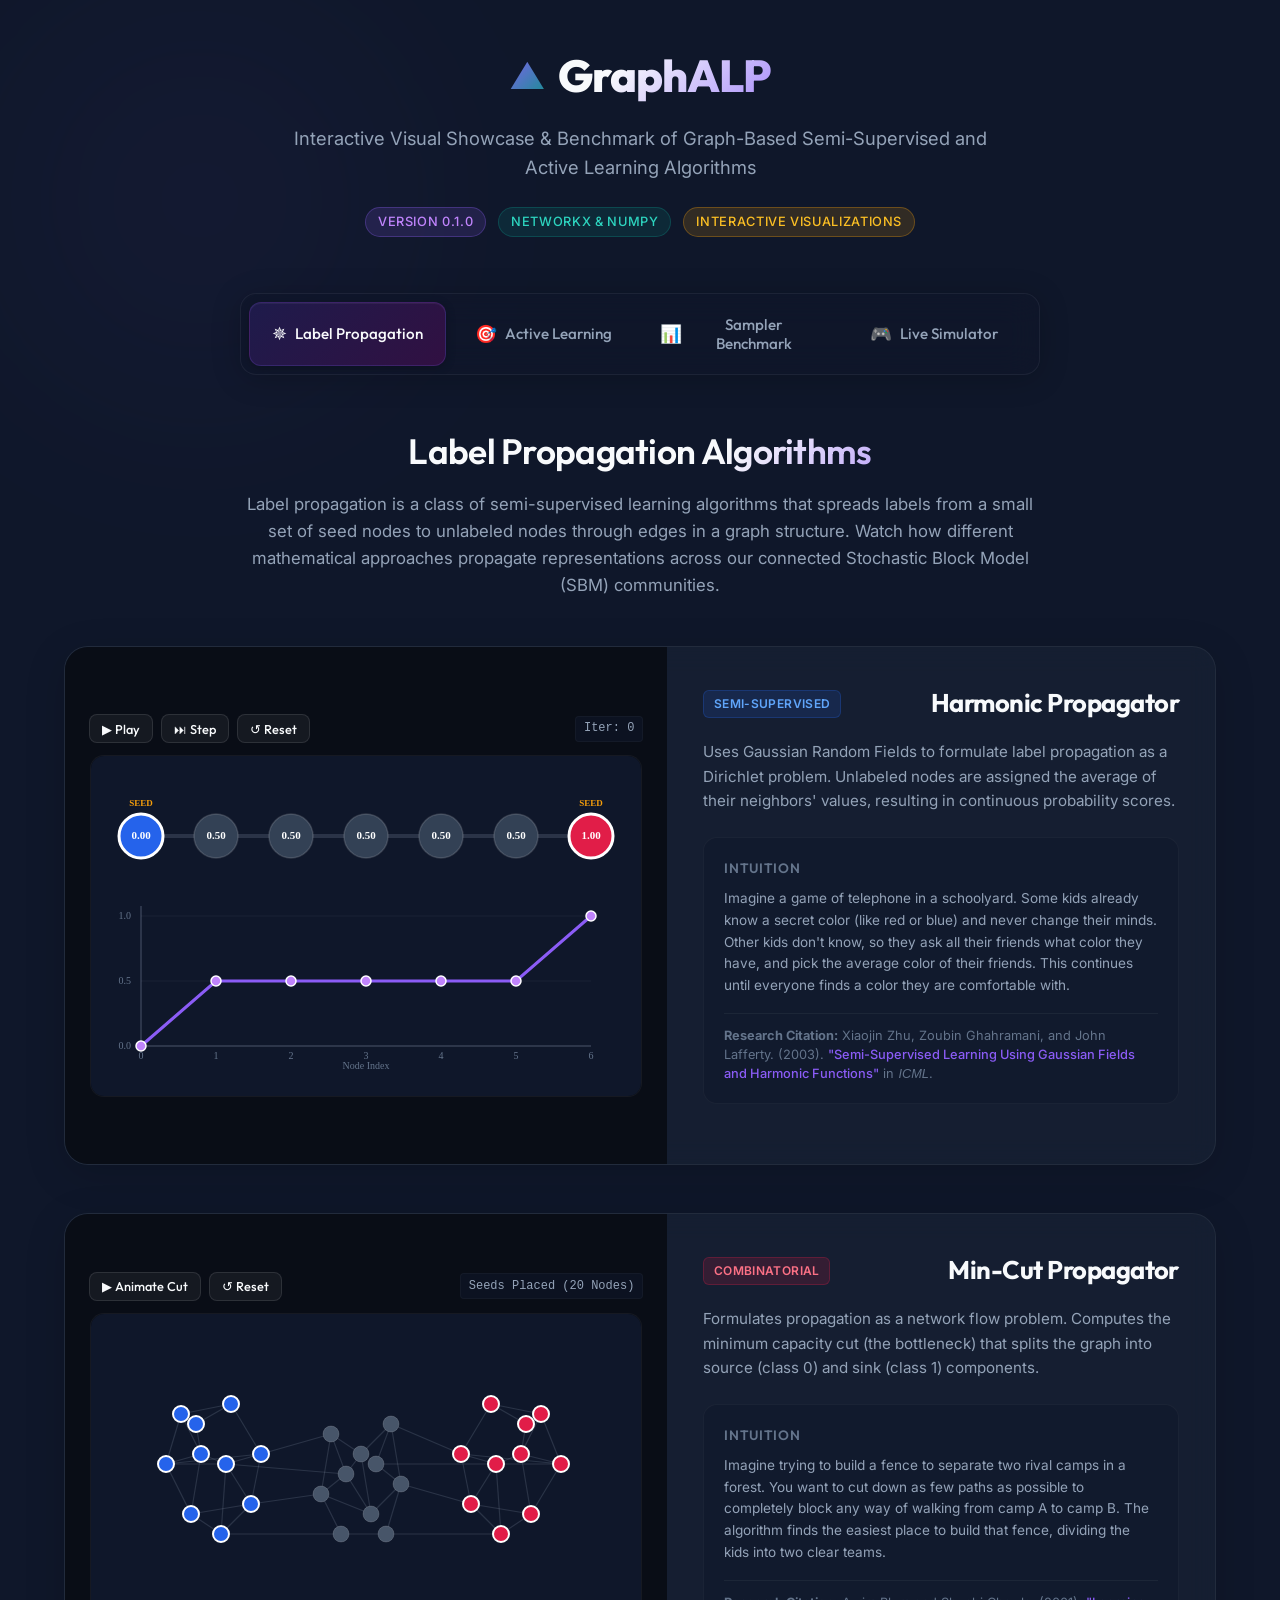
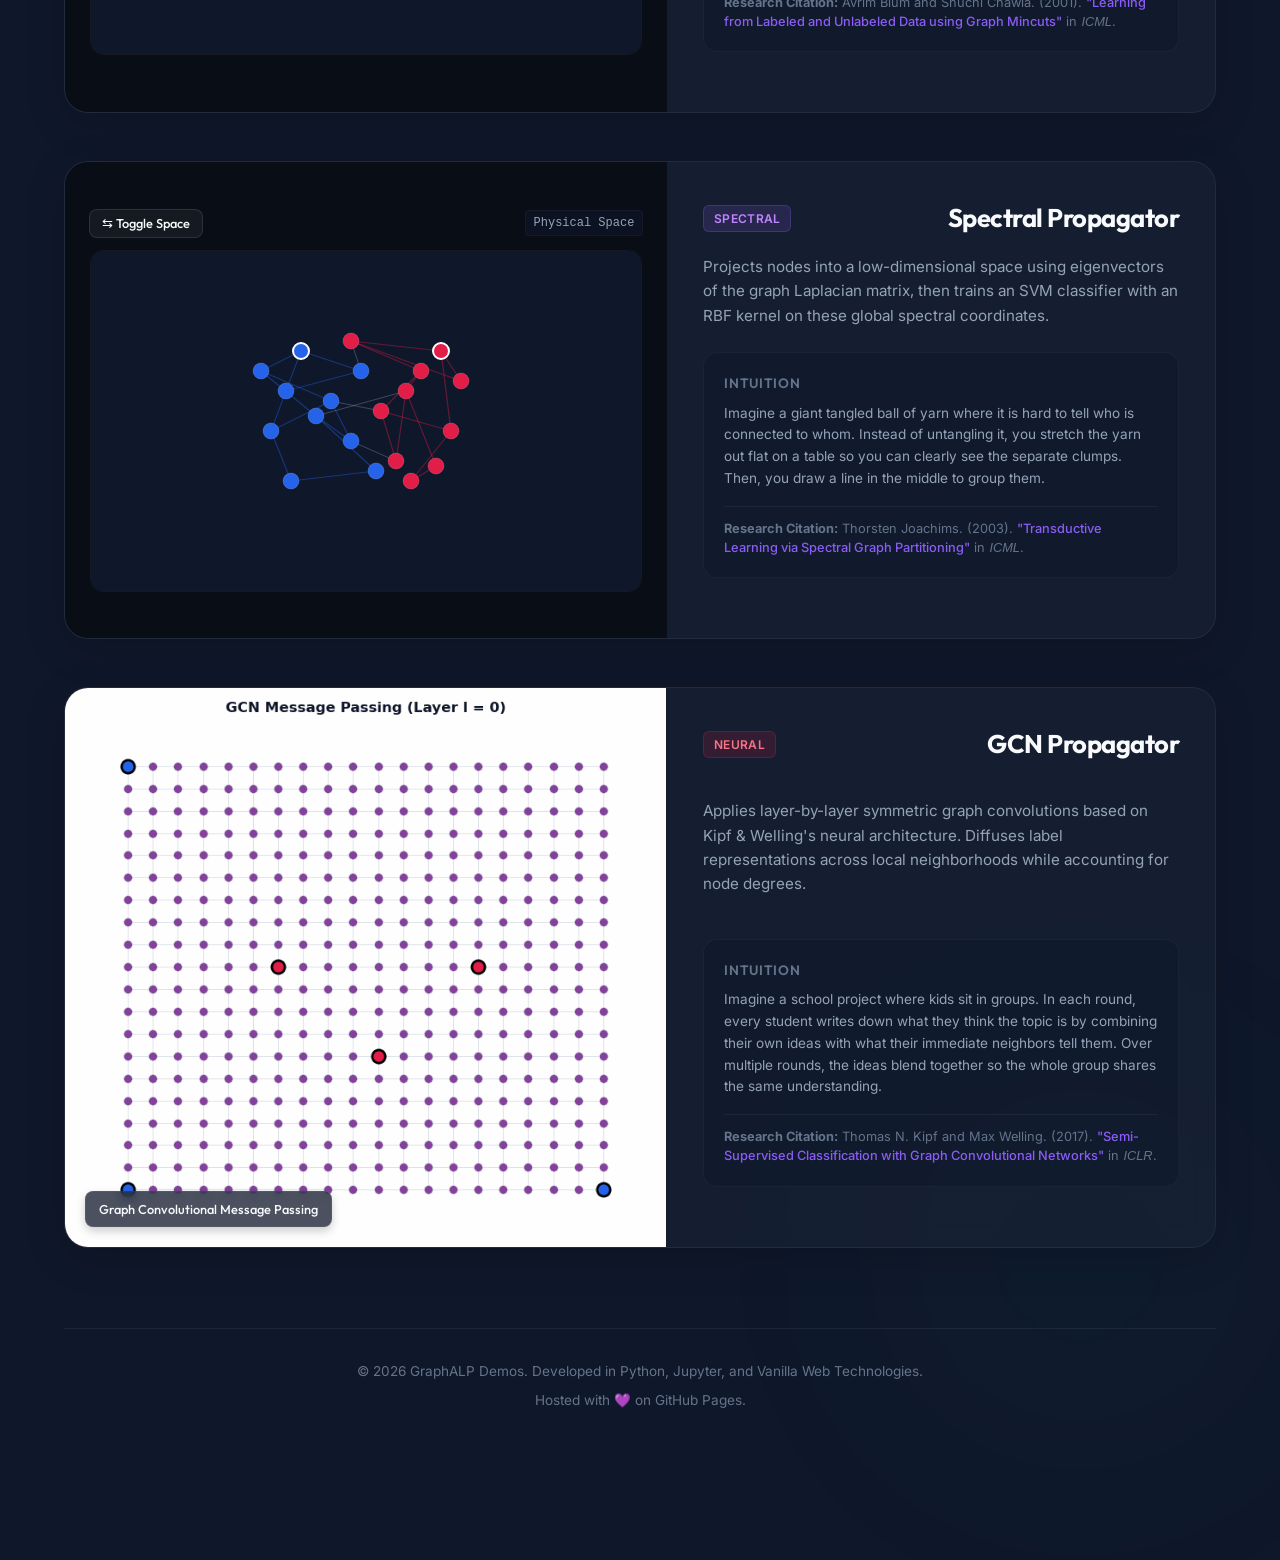
==== commit 0cd55af9: "Made changes to the demos" ====
--- a/docs/index.html
+++ b/docs/index.html
@@ -63,11 +63,14 @@
                 <div class="card-grid">
                     <!-- Harmonic Label Propagator -->
                     <div class="algo-card" id="card-harmonic">
-                        <div class="algo-visual">
-                            <img src="gifs/harmonic_propagation.gif" alt="Harmonic Label Propagation Animation" class="demo-gif" id="gif-harmonic">
-                            <div class="gif-overlay">
-                                <span>Iterative Jacobi Convergence</span>
-                            </div>
+                        <div class="algo-visual-interactive" id="visual-harmonic">
+                            <div class="visual-controls">
+                                <button class="visual-btn" id="btn-harmonic-play">▶ Play</button>
+                                <button class="visual-btn" id="btn-harmonic-step">⏭ Step</button>
+                                <button class="visual-btn" id="btn-harmonic-reset">↺ Reset</button>
+                                <span class="visual-info" id="info-harmonic">Iter: 0</span>
+                            </div>
+                            <canvas id="canvas-harmonic" width="550" height="340"></canvas>
                         </div>
                         <div class="algo-details">
                             <div class="card-header">
@@ -77,19 +80,10 @@
                             <p class="algo-desc">Uses Gaussian Random Fields to formulate label propagation as a Dirichlet problem. Unlabeled nodes are assigned the average of their neighbors' values, resulting in continuous probability scores.</p>
                             
                             <div class="spec-panel">
-                                <h4>Mathematical Intuition</h4>
-                                <code class="math-block">L_uu * f_u = W_ul * f_l</code>
-                                <p>We animate the Jacobi relaxation steps converging smoothly to the harmonic solution where the boundary labeled seeds are fixed, and unlabeled nodes find equilibrium.</p>
-                            </div>
-                            
-                            <div class="pro-con-grid">
-                                <div class="pc-item pro">
-                                    <h5>✓ Strengths</h5>
-                                    <p>Smooth continuous probabilities, elegant mathematical closed-form solver, fast computation.</p>
-                                </div>
-                                <div class="pc-item con">
-                                    <h5>✗ Limitations</h5>
-                                    <p>Can be sensitive to outlier nodes or narrow bridge connections (label dilution).</p>
+                                <h4>Intuition</h4>
+                                <p>Imagine a game of telephone in a schoolyard. Some kids already know a secret color (like red or blue) and never change their minds. Other kids don't know, so they ask all their friends what color they have, and pick the average color of their friends. This continues until everyone finds a color they are comfortable with.</p>
+                                <div class="citation">
+                                    <strong>Research Citation:</strong> Xiaojin Zhu, Zoubin Ghahramani, and John Lafferty. (2003). <a href="https://dl.acm.org/doi/10.5555/3041838.3041953" target="_blank" class="citation-link">"Semi-Supervised Learning Using Gaussian Fields and Harmonic Functions"</a> in <em>ICML</em>.
                                 </div>
                             </div>
                         </div>
@@ -97,11 +91,13 @@
 
                     <!-- Min-Cut Label Propagator -->
                     <div class="algo-card" id="card-mincut">
-                        <div class="algo-visual">
-                            <img src="gifs/mincut_propagation.gif" alt="Min-Cut Label Propagation Animation" class="demo-gif" id="gif-mincut">
-                            <div class="gif-overlay">
-                                <span>Max-Flow Min-Cut Partition</span>
-                            </div>
+                        <div class="algo-visual-interactive" id="visual-mincut">
+                            <div class="visual-controls">
+                                <button class="visual-btn" id="btn-mincut-play">▶ Animate Cut</button>
+                                <button class="visual-btn" id="btn-mincut-reset">↺ Reset</button>
+                                <span class="visual-info" id="info-mincut">Unpartitioned</span>
+                            </div>
+                            <canvas id="canvas-mincut" width="550" height="340"></canvas>
                         </div>
                         <div class="algo-details">
                             <div class="card-header">
@@ -111,19 +107,10 @@
                             <p class="algo-desc">Formulates propagation as a network flow problem. Computes the minimum capacity cut (the bottleneck) that splits the graph into source (class 0) and sink (class 1) components.</p>
                             
                             <div class="spec-panel">
-                                <h4>Flow formulation</h4>
-                                <code class="math-block">Cut(S, T) = Σ_{u∈S, v∈T} w_uv</code>
-                                <p>The animation details seed nodes connected to virtual Source &amp; Sink terminals, highlighting the exact Neon cut edges (the wall) that segment the clusters.</p>
-                            </div>
-                            
-                            <div class="pro-con-grid">
-                                <div class="pc-item pro">
-                                    <h5>✓ Strengths</h5>
-                                    <p>Guarantees hard, discrete binary separation; optimal for strong structural bottlenecks.</p>
-                                </div>
-                                <div class="pc-item con">
-                                    <h5>✗ Limitations</h5>
-                                    <p>High sensitivity to small perturbations, completely lacks probability confidence measures.</p>
+                                <h4>Intuition</h4>
+                                <p>Imagine trying to build a fence to separate two rival camps in a forest. You want to cut down as few paths as possible to completely block any way of walking from camp A to camp B. The algorithm finds the easiest place to build that fence, dividing the kids into two clear teams.</p>
+                                <div class="citation">
+                                    <strong>Research Citation:</strong> Avrim Blum and Shuchi Chawla. (2001). <a href="https://dl.acm.org/doi/10.5555/645530.655648" target="_blank" class="citation-link">"Learning from Labeled and Unlabeled Data using Graph Mincuts"</a> in <em>ICML</em>.
                                 </div>
                             </div>
                         </div>
@@ -131,11 +118,12 @@
 
                     <!-- Spectral Label Propagator -->
                     <div class="algo-card" id="card-spectral">
-                        <div class="algo-visual">
-                            <img src="gifs/spectral_propagation.gif" alt="Spectral Label Propagation Animation" class="demo-gif" id="gif-spectral">
-                            <div class="gif-overlay">
-                                <span>Eigenvector Embedding + SVM</span>
-                            </div>
+                        <div class="algo-visual-interactive" id="visual-spectral">
+                            <div class="visual-controls">
+                                <button class="visual-btn" id="btn-spectral-toggle">⇆ Toggle Space</button>
+                                <span class="visual-info" id="info-spectral">Physical Space</span>
+                            </div>
+                            <canvas id="canvas-spectral" width="550" height="340"></canvas>
                         </div>
                         <div class="algo-details">
                             <div class="card-header">
@@ -145,19 +133,35 @@
                             <p class="algo-desc">Projects nodes into a low-dimensional space using eigenvectors of the graph Laplacian matrix, then trains an SVM classifier with an RBF kernel on these global spectral coordinates.</p>
                             
                             <div class="spec-panel">
-                                <h4>Embedding projection</h4>
-                                <code class="math-block">L * v = λ * v</code>
-                                <p>The visual captures the physical graph, the projection of nodes into 2D Spectral eigenvector space, the RBF decision contours, and the back-projection to the graph.</p>
-                            </div>
-                            
-                            <div class="pro-con-grid">
-                                <div class="pc-item pro">
-                                    <h5>✓ Strengths</h5>
-                                    <p>Leverages global graph topology, robust to local edge noise, SVM kernel captures complex separations.</p>
-                                </div>
-                                <div class="pc-item con">
-                                    <h5>✗ Limitations</h5>
-                                    <p>Computing eigenvectors is expensive for very large graphs; requires tuning SVM hyperparameters.</p>
+                                <h4>Intuition</h4>
+                                <p>Imagine a giant tangled ball of yarn where it is hard to tell who is connected to whom. Instead of untangling it, you stretch the yarn out flat on a table so you can clearly see the separate clumps. Then, you draw a line in the middle to group them.</p>
+                                <div class="citation">
+                                    <strong>Research Citation:</strong> Thorsten Joachims. (2003). <a href="https://dl.acm.org/doi/10.5555/3041838.3041884" target="_blank" class="citation-link">"Transductive Learning via Spectral Graph Partitioning"</a> in <em>ICML</em>.
+                                </div>
+                            </div>
+                        </div>
+                    </div>
+
+                    <!-- GCN Label Propagator -->
+                    <div class="algo-card" id="card-gcn">
+                        <div class="algo-visual">
+                            <img src="gifs/gcn_propagation.gif" alt="GCN Label Propagation Animation" class="demo-gif" id="gif-gcn">
+                            <div class="gif-overlay">
+                                <span>Graph Convolutional Message Passing</span>
+                            </div>
+                        </div>
+                        <div class="algo-details">
+                            <div class="card-header">
+                                <span class="spec-badge badge-red">Neural</span>
+                                <h3>GCN Propagator</h3>
+                            </div>
+                            <p class="algo-desc">Applies layer-by-layer symmetric graph convolutions based on Kipf & Welling's neural architecture. Diffuses label representations across local neighborhoods while accounting for node degrees.</p>
+                            
+                            <div class="spec-panel">
+                                <h4>Intuition</h4>
+                                <p>Imagine a school project where kids sit in groups. In each round, every student writes down what they think the topic is by combining their own ideas with what their immediate neighbors tell them. Over multiple rounds, the ideas blend together so the whole group shares the same understanding.</p>
+                                <div class="citation">
+                                    <strong>Research Citation:</strong> Thomas N. Kipf and Max Welling. (2017). <a href="https://arxiv.org/abs/1609.02907" target="_blank" class="citation-link">"Semi-Supervised Classification with Graph Convolutional Networks"</a> in <em>ICLR</em>.
                                 </div>
                             </div>
                         </div>
@@ -189,19 +193,10 @@
                             <p class="algo-desc">Calculates the expected graph-wide risk reduction if each candidate unlabeled node were to be queried. Selects the node that achieves the highest mathematical reduction in uncertainty.</p>
                             
                             <div class="spec-panel">
-                                <h4>Selection Criterion</h4>
-                                <code class="math-block">arg min_{i} Σ_{u} E_{y_i}[ min(p_u, 1-p_u) | y_i ]</code>
-                                <p>Observe how it actively targets critical boundary nodes between clusters to aggressively push down overall graph uncertainty.</p>
-                            </div>
-                            
-                            <div class="pro-con-grid">
-                                <div class="pc-item pro">
-                                    <h5>🎯 Strategy</h5>
-                                    <p>Directly minimizes future expected model error. Extremely efficient; reaches near-optimal accuracy in very few steps.</p>
-                                </div>
-                                <div class="pc-item con">
-                                    <h5>⚡ Overhead</h5>
-                                    <p>Computationally heavy; requires forecasting predictions for every candidate under all label outcomes.</p>
+                                <h4>Intuition</h4>
+                                <p>Imagine you are a teacher trying to help a class understand a lesson, but you only have time to answer a few questions. You ask the student whose question will help clear up the most confusion for the rest of the class, making everyone smarter all at once.</p>
+                                <div class="citation">
+                                    <strong>Research Citation:</strong> Xiaojin Zhu, John Lafferty, and Zoubin Ghahramani. (2003). <a href="https://www.cs.cmu.edu/~jlafferty/pub/active.pdf" target="_blank" class="citation-link">"Combining Active Learning and Semi-Supervised Learning Using Gaussian Fields and Harmonic Functions"</a> in <em>ICML Workshop</em>.
                                 </div>
                             </div>
                         </div>
@@ -223,19 +218,35 @@
                             <p class="algo-desc">Based on Dasarathy et al. (2015). Prunes edges with conflicting labels, finds the shortest path between positive and negative nodes, and queries the middle node on that path.</p>
                             
                             <div class="spec-panel">
-                                <h4>Geometric Strategy</h4>
-                                <code class="math-block">Path = ShortestPath(L_0, L_1) → Query(Middle)</code>
-                                <p>The animation shows the shortest path highlighted in Gold, bisecting the boundary space. It behaves like binary search on graph geodesic paths.</p>
-                            </div>
-                            
-                            <div class="pro-con-grid">
-                                <div class="pc-item pro">
-                                    <h5>🎯 Strategy</h5>
-                                    <p>Finds the boundary extremely fast. Highly scalable; calculations only involve graph path algorithms.</p>
-                                </div>
-                                <div class="pc-item con">
-                                    <h5>⚡ Overhead</h5>
-                                    <p>Depends on structural connectivity; if classes are disconnected, it falls back to random sampling.</p>
+                                <h4>Intuition</h4>
+                                <p>Imagine you are playing a guessing game on a line of kids standing between a red flag and a blue flag. To find where the red team ends and the blue team begins, you ask the kid standing exactly in the middle. Depending on their answer, you go to the middle of the remaining half, just like a binary search!</p>
+                                <div class="citation">
+                                    <strong>Research Citation:</strong> Gautam Dasarathy, Robert Nowak, and Xiaojin Zhu. (2015). <a href="https://proceedings.neurips.cc/paper/2015/hash/0846824961b588636090a2cf75e3d749-Abstract.html" target="_blank" class="citation-link">"S2: Active Learning on Graphs with Vertex Cut Constraints"</a> in <em>NIPS</em>.
+                                </div>
+                            </div>
+                        </div>
+                    </div>
+
+                    <!-- FeatProp Sampler -->
+                    <div class="algo-card" id="card-featprop">
+                        <div class="algo-visual">
+                            <img src="gifs/featprop_sampler.gif" alt="FeatProp Active Learning" class="demo-gif" id="gif-featprop">
+                            <div class="gif-overlay">
+                                <span>K-Medoids / Feature Propagation</span>
+                            </div>
+                        </div>
+                        <div class="algo-details">
+                            <div class="card-header">
+                                <span class="spec-badge badge-teal">Representative</span>
+                                <h3>FeatProp Sampler</h3>
+                            </div>
+                            <p class="algo-desc">Propagates node features using graph connections to blend them with neighbors, then selects query nodes by solving a K-Medoids clustering problem to cover the entire graph layout efficiently.</p>
+                            
+                            <div class="spec-panel">
+                                <h4>Intuition</h4>
+                                <p>Imagine trying to pick central locations for ice cream trucks in a city. First, you let neighbors share their location info so everyone's coordinates blend smoothly with their neighbors. Then, you place a truck in the middle of each group so that every kid has to walk the shortest distance possible to get ice cream. In active learning, we query the node that acts as the best central landmark for the remaining unexplored parts of the graph.</p>
+                                <div class="citation">
+                                    <strong>Research Citation:</strong> Yuexin Wu, Yichong Xu, Aarti Singh, Yiming Yang, and Artur Dubrawski. (2019). <a href="https://arxiv.org/abs/1910.07567" target="_blank" class="citation-link">"Active Learning for Graph Neural Networks via Node Feature Propagation"</a> in <em>NeurIPS GRL Workshop</em>.
                                 </div>
                             </div>
                         </div>
@@ -257,19 +268,10 @@
                             <p class="algo-desc">Queries nodes uniformly at random from the set of unlabeled nodes. Serves as a standard non-active baseline to measure active learning advantages.</p>
                             
                             <div class="spec-panel">
-                                <h4>Selection Criterion</h4>
-                                <code class="math-block">Query( u ∈ Unlabeled ) ~ Uniform()</code>
-                                <p>The animation shows query nodes landing randomly. Notice how it frequently queries nodes in dense regions that are already certain, wasting labels.</p>
-                            </div>
-                            
-                            <div class="pro-con-grid">
-                                <div class="pc-item pro">
-                                    <h5>🎯 Strategy</h5>
-                                    <p>Zero computational cost, provides unbiased samples of the graph node distribution.</p>
-                                </div>
-                                <div class="pc-item con">
-                                    <h5>⚡ Overhead</h5>
-                                    <p>Extremely inefficient. Requires many queries to resolve boundary uncertainty, dragging down performance.</p>
+                                <h4>Intuition</h4>
+                                <p>Imagine closing your eyes and picking a random kid from the crowd to ask for their team. It's simple and doesn't take any thinking, but you might waste your time asking kids who are already clearly sitting next to their friends on the same team.</p>
+                                <div class="citation">
+                                    <strong>Research Citation:</strong> Serves as a standard baseline in Active Learning, selecting nodes uniformly at random.
                                 </div>
                             </div>
                         </div>
@@ -277,54 +279,163 @@
                 </div>
             </section>
 
-            <!-- SECTION 3: Benchmark Dashboard -->
+             <!-- SECTION 3: Benchmark Dashboard -->
             <section id="section-benchmark" class="tab-content">
                 <div class="section-intro">
                     <h2>Sampler Benchmark Dashboard</h2>
-                    <p>Compare the quantitative performance of Active Learning Samplers. Below is the real-time graph uncertainty (Expected Risk) plotted as a function of query steps. Graph risk represents the remaining prediction uncertainty across the network.</p>
-                </div>
-
-                <div class="dashboard-grid">
-                    <!-- Benchmark Graph Card -->
-                    <div class="dashboard-card chart-container">
-                        <h3>Uncertainty (Expected Risk) Reduction Curve</h3>
-                        <div class="chart-wrapper">
-                            <img src="images/risk_comparison.png" alt="Active Learning Risk Reduction Benchmark Curves" class="benchmark-chart" id="img-benchmark-chart">
-                        </div>
-                        <p class="chart-caption">Lower is better. Risk represents the sum of node prediction uncertainties: <code>min(p, 1-p)</code>. Active samplers achieve rapid risk reduction, saving labeling budget.</p>
-                    </div>
-
-                    <!-- Benchmark Insights Card -->
-                    <div class="dashboard-card insights-container">
-                        <h3>Key Benchmark Observations</h3>
-                        
-                        <div class="insight-item">
-                            <div class="insight-num gold-num">1</div>
-                            <div class="insight-text">
-                                <h4>Harmonic Greedy Dominance</h4>
-                                <p><strong>Harmonic Greedy</strong> exhibits the steepest initial descent in graph risk. By calculating the expected risk for every possible query, it identifies the single most optimal node. In our 30-node graph, it reduces risk close to 0 within just 4 queries!</p>
-                            </div>
-                        </div>
-
-                        <div class="insight-item">
-                            <div class="insight-num teal-num">2</div>
-                            <div class="insight-text">
-                                <h4>S2 Path Bisection Efficiency</h4>
-                                <p><strong>S2 Sampler</strong> performs nearly as well as Harmonic Greedy, but with a fraction of the computational cost. By finding the shortest path between opposite labels and querying the center node, it behaves like binary search on graphs, quickly pinpointing the bottleneck bridge.</p>
-                            </div>
-                        </div>
-
-                        <div class="insight-item">
-                            <div class="insight-num grey-num">3</div>
-                            <div class="insight-text">
-                                <h4>Random Sampling Inefficiency</h4>
-                                <p><strong>Random Sampler</strong> risk decreases slowly and with high variance. Because it doesn't utilize structural knowledge or model predictions, it wastes queries in dense regions that are already highly certain, leaving the boundary ambiguous for many steps.</p>
-                            </div>
-                        </div>
-
-                        <div class="spec-panel formula-panel">
-                            <h4>Active Learning Core Takeaway</h4>
-                            <p>For graph-based learning, active querying easily saves **over 60% of labeling budgets** compared to random selection. While Harmonic Greedy is ideal for small to medium graphs, S2 is the perfect candidate for web-scale networks due to its path-based efficiency.</p>
+                    <p>Compare the quantitative performance of Active Learning Samplers (Harmonic Greedy, S2, FeatProp, Random) across various graph structures. Each benchmark displays the true labels of the graph topology on the left, and its Expected Risk and Prediction Accuracy curves on the right over up to 200 query steps.</p>
+                </div>
+
+                <!-- Sub-tabs for Graphs -->
+                <div class="benchmark-subnav">
+                    <button class="subtab-btn active" id="subtab-graph1" onclick="switchBenchmarkGraph('graph1')">Graph 1</button>
+                    <button class="subtab-btn" id="subtab-graph2" onclick="switchBenchmarkGraph('graph2')">Graph 2</button>
+                    <button class="subtab-btn" id="subtab-graph3" onclick="switchBenchmarkGraph('graph3')">Graph 3</button>
+                    <button class="subtab-btn" id="subtab-graph4" onclick="switchBenchmarkGraph('graph4')">Graph 4</button>
+                    <button class="subtab-btn" id="subtab-graph5" onclick="switchBenchmarkGraph('graph5')">Graph 5</button>
+                </div>
+
+                <!-- Graph 1 Content -->
+                <div id="benchmark-graph1" class="benchmark-content active-content">
+                    <div class="benchmark-layout-grid">
+                        <div class="benchmark-card structure-container">
+                            <h3>Graph 1 Topology &amp; True Labels</h3>
+                            <div class="chart-wrapper">
+                                <img src="images/graph1_structure.png" alt="Graph 1 Structure" class="benchmark-chart">
+                            </div>
+                            <p class="chart-caption">Left-Right community structure (Class 0 in Blue, Class 1 in Red). Large bordered nodes indicate initial seeds.</p>
+                        </div>
+                        <div class="benchmark-charts-container">
+                            <div class="benchmark-card chart-card">
+                                <h3>Expected Risk Reduction Curve</h3>
+                                <div class="chart-wrapper">
+                                    <img src="images/graph1_risk.png" alt="Graph 1 Risk Curve" class="benchmark-chart">
+                                </div>
+                                <p class="chart-caption">Graph uncertainty (Expected Risk) over 200 query steps. Lower is better.</p>
+                            </div>
+                            <div class="benchmark-card chart-card">
+                                <h3>Prediction Accuracy Curve</h3>
+                                <div class="chart-wrapper">
+                                    <img src="images/graph1_accuracy.png" alt="Graph 1 Accuracy Curve" class="benchmark-chart">
+                                </div>
+                                <p class="chart-caption">Classification accuracy over 200 query steps. Higher is better.</p>
+                            </div>
+                        </div>
+                    </div>
+                </div>
+
+                <!-- Graph 2 Content -->
+                <div id="benchmark-graph2" class="benchmark-content">
+                    <div class="benchmark-layout-grid">
+                        <div class="benchmark-card structure-container">
+                            <h3>Graph 2 Topology &amp; True Labels</h3>
+                            <div class="chart-wrapper">
+                                <img src="images/graph2_structure.png" alt="Graph 2 Structure" class="benchmark-chart">
+                            </div>
+                            <p class="chart-caption">Top-Bottom community structure (Class 0 in Blue, Class 1 in Red). Large bordered nodes indicate initial seeds.</p>
+                        </div>
+                        <div class="benchmark-charts-container">
+                            <div class="benchmark-card chart-card">
+                                <h3>Expected Risk Reduction Curve</h3>
+                                <div class="chart-wrapper">
+                                    <img src="images/graph2_risk.png" alt="Graph 2 Risk Curve" class="benchmark-chart">
+                                </div>
+                                <p class="chart-caption">Graph uncertainty (Expected Risk) over 200 query steps. Lower is better.</p>
+                            </div>
+                            <div class="benchmark-card chart-card">
+                                <h3>Prediction Accuracy Curve</h3>
+                                <div class="chart-wrapper">
+                                    <img src="images/graph2_accuracy.png" alt="Graph 2 Accuracy Curve" class="benchmark-chart">
+                                </div>
+                                <p class="chart-caption">Classification accuracy over 200 query steps. Higher is better.</p>
+                            </div>
+                        </div>
+                    </div>
+                </div>
+
+                <!-- Graph 3 Content -->
+                <div id="benchmark-graph3" class="benchmark-content">
+                    <div class="benchmark-layout-grid">
+                        <div class="benchmark-card structure-container">
+                            <h3>Graph 3 Topology &amp; True Labels</h3>
+                            <div class="chart-wrapper">
+                                <img src="images/graph3_structure.png" alt="Graph 3 Structure" class="benchmark-chart">
+                            </div>
+                            <p class="chart-caption">Diagonal circles structure (Class 0 in Blue, Class 1 in Red). Large bordered nodes indicate initial seeds.</p>
+                        </div>
+                        <div class="benchmark-charts-container">
+                            <div class="benchmark-card chart-card">
+                                <h3>Expected Risk Reduction Curve</h3>
+                                <div class="chart-wrapper">
+                                    <img src="images/graph3_risk.png" alt="Graph 3 Risk Curve" class="benchmark-chart">
+                                </div>
+                                <p class="chart-caption">Graph uncertainty (Expected Risk) over 200 query steps. Lower is better.</p>
+                            </div>
+                            <div class="benchmark-card chart-card">
+                                <h3>Prediction Accuracy Curve</h3>
+                                <div class="chart-wrapper">
+                                    <img src="images/graph3_accuracy.png" alt="Graph 3 Accuracy Curve" class="benchmark-chart">
+                                </div>
+                                <p class="chart-caption">Classification accuracy over 200 query steps. Higher is better.</p>
+                            </div>
+                        </div>
+                    </div>
+                </div>
+
+                <!-- Graph 4 Content -->
+                <div id="benchmark-graph4" class="benchmark-content">
+                    <div class="benchmark-layout-grid">
+                        <div class="benchmark-card structure-container">
+                            <h3>Graph 4 Topology &amp; True Labels</h3>
+                            <div class="chart-wrapper">
+                                <img src="images/graph4_structure.png" alt="Graph 4 Structure" class="benchmark-chart">
+                            </div>
+                            <p class="chart-caption">Off-diagonal circles structure (Class 0 in Blue, Class 1 in Red). Large bordered nodes indicate initial seeds.</p>
+                        </div>
+                        <div class="benchmark-charts-container">
+                            <div class="benchmark-card chart-card">
+                                <h3>Expected Risk Reduction Curve</h3>
+                                <div class="chart-wrapper">
+                                    <img src="images/graph4_risk.png" alt="Graph 4 Risk Curve" class="benchmark-chart">
+                                </div>
+                                <p class="chart-caption">Graph uncertainty (Expected Risk) over 200 query steps. Lower is better.</p>
+                            </div>
+                            <div class="benchmark-card chart-card">
+                                <h3>Prediction Accuracy Curve</h3>
+                                <div class="chart-wrapper">
+                                    <img src="images/graph4_accuracy.png" alt="Graph 4 Accuracy Curve" class="benchmark-chart">
+                                </div>
+                                <p class="chart-caption">Classification accuracy over 200 query steps. Higher is better.</p>
+                            </div>
+                        </div>
+                    </div>
+                </div>
+
+                <!-- Graph 5 Content -->
+                <div id="benchmark-graph5" class="benchmark-content">
+                    <div class="benchmark-layout-grid">
+                        <div class="benchmark-card structure-container">
+                            <h3>Graph 5 Topology &amp; True Labels</h3>
+                            <div class="chart-wrapper">
+                                <img src="images/graph5_structure.png" alt="Graph 5 Structure" class="benchmark-chart">
+                            </div>
+                            <p class="chart-caption">40-Node Clustered Community SBM structure (Class 0 in Blue, Class 1 in Red). Large bordered nodes indicate initial seeds.</p>
+                        </div>
+                        <div class="benchmark-charts-container">
+                            <div class="benchmark-card chart-card">
+                                <h3>Expected Risk Reduction Curve</h3>
+                                <div class="chart-wrapper">
+                                    <img src="images/graph5_risk.png" alt="Graph 5 Risk Curve" class="benchmark-chart">
+                                </div>
+                                <p class="chart-caption">Graph uncertainty (Expected Risk) over 35 query steps. Lower is better.</p>
+                            </div>
+                            <div class="benchmark-card chart-card">
+                                <h3>Prediction Accuracy Curve</h3>
+                                <div class="chart-wrapper">
+                                    <img src="images/graph5_accuracy.png" alt="Graph 5 Accuracy Curve" class="benchmark-chart">
+                                </div>
+                                <p class="chart-caption">Classification accuracy over 35 query steps. Higher is better.</p>
+                            </div>
                         </div>
                     </div>
                 </div>
@@ -345,11 +456,11 @@
                         <div class="control-group">
                             <label for="select-graph">Graph Structure</label>
                             <select id="select-graph" class="sim-select" onchange="changeGraphType(this.value)">
-                                <option value="grid_cols">20x20 Grid: Left vs Right (Columns)</option>
-                                <option value="grid_rows">20x20 Grid: Top vs Bottom (Rows)</option>
-                                <option value="grid_circ1">20x20 Grid: Top-Left &amp; Bottom-Right Circles</option>
-                                <option value="grid_circ2">20x20 Grid: Bottom-Left &amp; Top-Right Circles</option>
-                                <option value="bipartite">40-Node Connected Bipartite Graph</option>
+                                <option value="grid_cols">Graph 1</option>
+                                <option value="grid_rows">Graph 2</option>
+                                <option value="grid_circ1">Graph 3</option>
+                                <option value="grid_circ2">Graph 4</option>
+                                <option value="clustered">Graph 5</option>
                             </select>
                         </div>
 
@@ -358,6 +469,7 @@
                             <select id="select-propagator" class="sim-select" onchange="changePropagatorType(this.value)">
                                 <option value="harmonic">Harmonic Propagator (Jacobi solver)</option>
                                 <option value="mincut">Min-Cut Propagator (Ford-Fulkerson flow)</option>
+                                <option value="gcn">GCN Propagator (Local Convolutions)</option>
                             </select>
                         </div>
 
@@ -366,6 +478,7 @@
                             <select id="select-sampler" class="sim-select" onchange="changeSamplerType(this.value)">
                                 <option value="harmonic_greedy">Harmonic Greedy (Expected Risk Minimizer)</option>
                                 <option value="s2">S2 Sampler (Shortest Path Bisection)</option>
+                                <option value="featprop">FeatProp Sampler (K-Medoids / Feature Propagation)</option>
                                 <option value="random">Random Sampler (Uniform Baseline)</option>
                             </select>
                         </div>
--- a/docs/css/style.css
+++ b/docs/css/style.css
@@ -435,17 +435,87 @@
     line-height: 1.4;
 }
 
+/* Citations */
+.citation {
+    margin-top: 1rem;
+    font-size: 0.8rem;
+    color: var(--text-muted);
+    border-top: 1px solid rgba(255, 255, 255, 0.05);
+    padding-top: 0.75rem;
+    line-height: 1.5;
+}
+
+.citation-link {
+    color: var(--primary);
+    text-decoration: none;
+    transition: var(--transition);
+    font-weight: 500;
+}
+
+.citation-link:hover {
+    color: #a78bfa;
+    text-decoration: underline;
+}
+
 /* ==========================================================================
    Benchmark Dashboard Section
    ========================================================================== */
-.dashboard-grid {
+.benchmark-subnav {
+    display: flex;
+    justify-content: center;
+    gap: 0.75rem;
+    margin-bottom: 2.5rem;
+    flex-wrap: wrap;
+}
+
+.subtab-btn {
+    background: rgba(30, 41, 59, 0.4);
+    border: 1px solid var(--card-border);
+    color: var(--text-secondary);
+    padding: 0.5rem 1.25rem;
+    border-radius: 10px;
+    cursor: pointer;
+    font-family: 'Outfit', sans-serif;
+    font-size: 0.9rem;
+    font-weight: 500;
+    transition: var(--transition);
+}
+
+.subtab-btn:hover {
+    color: var(--text-primary);
+    background: rgba(255, 255, 255, 0.05);
+    border-color: rgba(139, 92, 246, 0.25);
+}
+
+.subtab-btn.active {
+    color: var(--text-primary);
+    background: linear-gradient(135deg, #1e1b4b 0%, #311042 100%);
+    border-color: rgba(139, 92, 246, 0.45);
+    box-shadow: 0 0 10px rgba(139, 92, 246, 0.25);
+}
+
+.benchmark-content {
+    display: none;
+}
+
+.benchmark-content.active-content {
+    display: block;
+}
+
+.benchmark-layout-grid {
     display: grid;
-    grid-template-columns: 1.2fr 1fr;
-    gap: 2rem;
+    grid-template-columns: 1fr 1.15fr;
+    gap: 2.5rem;
     align-items: start;
 }
 
-.dashboard-card {
+.benchmark-charts-container {
+    display: flex;
+    flex-direction: column;
+    gap: 2.5rem;
+}
+
+.benchmark-card {
     background: var(--card-bg);
     border: 1px solid var(--card-border);
     border-radius: 24px;
@@ -454,8 +524,8 @@
     box-shadow: 0 10px 40px rgba(0, 0, 0, 0.15);
 }
 
-.dashboard-card h3 {
-    font-size: 1.5rem;
+.benchmark-card h3 {
+    font-size: 1.3rem;
     margin-bottom: 1.5rem;
     border-bottom: 1px solid var(--card-border);
     padding-bottom: 0.75rem;
@@ -490,74 +560,6 @@
     color: var(--text-muted);
     margin-top: 1rem;
     text-align: center;
-}
-
-.insights-container {
-    display: flex;
-    flex-direction: column;
-    gap: 1.25rem;
-}
-
-.insight-item {
-    display: flex;
-    gap: 1.25rem;
-    background: rgba(15, 23, 42, 0.3);
-    border: 1px solid rgba(255, 255, 255, 0.02);
-    border-radius: 14px;
-    padding: 1rem;
-    transition: var(--transition);
-}
-
-.insight-item:hover {
-    background: rgba(15, 23, 42, 0.5);
-    border-color: rgba(255, 255, 255, 0.05);
-}
-
-.insight-num {
-    flex-shrink: 0;
-    width: 32px;
-    height: 32px;
-    border-radius: 50%;
-    display: flex;
-    align-items: center;
-    justify-content: center;
-    font-family: 'Outfit', sans-serif;
-    font-weight: 700;
-    font-size: 0.95rem;
-}
-
-.gold-num {
-    background: rgba(245, 158, 11, 0.15);
-    color: var(--accent);
-    border: 1px solid rgba(245, 158, 11, 0.3);
-}
-
-.teal-num {
-    background: rgba(13, 148, 136, 0.15);
-    color: #2dd4bf;
-    border: 1px solid rgba(13, 148, 136, 0.3);
-}
-
-.grey-num {
-    background: rgba(100, 116, 139, 0.15);
-    color: #94a3b8;
-    border: 1px solid rgba(100, 116, 139, 0.3);
-}
-
-.insight-text h4 {
-    font-size: 1.05rem;
-    margin-bottom: 0.25rem;
-}
-
-.insight-text p {
-    font-size: 0.85rem;
-    color: var(--text-secondary);
-}
-
-.formula-panel {
-    margin-top: 1rem;
-    border-left: 3px solid var(--secondary);
-    background: rgba(13, 148, 136, 0.03);
 }
 
 /* ==========================================================================
@@ -722,7 +724,7 @@
     border: 1px solid rgba(255, 255, 255, 0.04);
     border-radius: 12px;
     padding: 0.85rem 1rem;
-    min-height: 100px;
+    height: 120px; /* Fixed height to prevent size layout shifting on hover */
     display: flex;
     flex-direction: column;
     justify-content: center;
@@ -895,6 +897,76 @@
 
 .log-init {
     color: #2dd4bf; /* teal */
+}
+
+/* ==========================================================================
+   Interactive Card Canvas Visualizations
+   ========================================================================== */
+.algo-visual-interactive {
+    width: 100%;
+    height: 100%;
+    min-height: 400px;
+    display: flex;
+    flex-direction: column;
+    align-items: center;
+    justify-content: center;
+    position: relative;
+    padding: 1.5rem;
+    background: #090d16;
+}
+
+.algo-visual-interactive canvas {
+    background: #090d16;
+    border: 1px solid rgba(255, 255, 255, 0.05);
+    border-radius: 14px;
+    box-shadow: inset 0 2px 10px rgba(0, 0, 0, 0.4);
+    max-width: 100%;
+    height: auto;
+    display: block;
+}
+
+.visual-controls {
+    display: flex;
+    align-items: center;
+    gap: 0.5rem;
+    margin-bottom: 0.75rem;
+    width: 100%;
+    justify-content: flex-start;
+    flex-wrap: wrap;
+}
+
+.visual-btn {
+    background: rgba(255, 255, 255, 0.05);
+    border: 1px solid rgba(255, 255, 255, 0.1);
+    color: var(--text-primary);
+    padding: 0.35rem 0.75rem;
+    border-radius: 8px;
+    font-size: 0.8rem;
+    font-family: 'Outfit', sans-serif;
+    font-weight: 500;
+    cursor: pointer;
+    transition: var(--transition);
+}
+
+.visual-btn:hover {
+    background: rgba(139, 92, 246, 0.2);
+    border-color: rgba(139, 92, 246, 0.4);
+}
+
+.visual-btn.active-state {
+    background: linear-gradient(135deg, var(--primary) 0%, #6d28d9 100%);
+    border-color: var(--primary);
+}
+
+.visual-info {
+    font-size: 0.75rem;
+    color: var(--text-secondary);
+    margin-left: auto;
+    font-family: monospace;
+    background: rgba(15, 23, 42, 0.6);
+    padding: 0.15rem 0.5rem;
+    border-radius: 4px;
+    border: 1px solid rgba(255, 255, 255, 0.03);
 }
 
 /* ==========================================================================
@@ -939,7 +1011,7 @@
         min-height: 380px;
     }
     
-    .dashboard-grid {
+    .benchmark-layout-grid {
         grid-template-columns: 1fr;
     }
 }
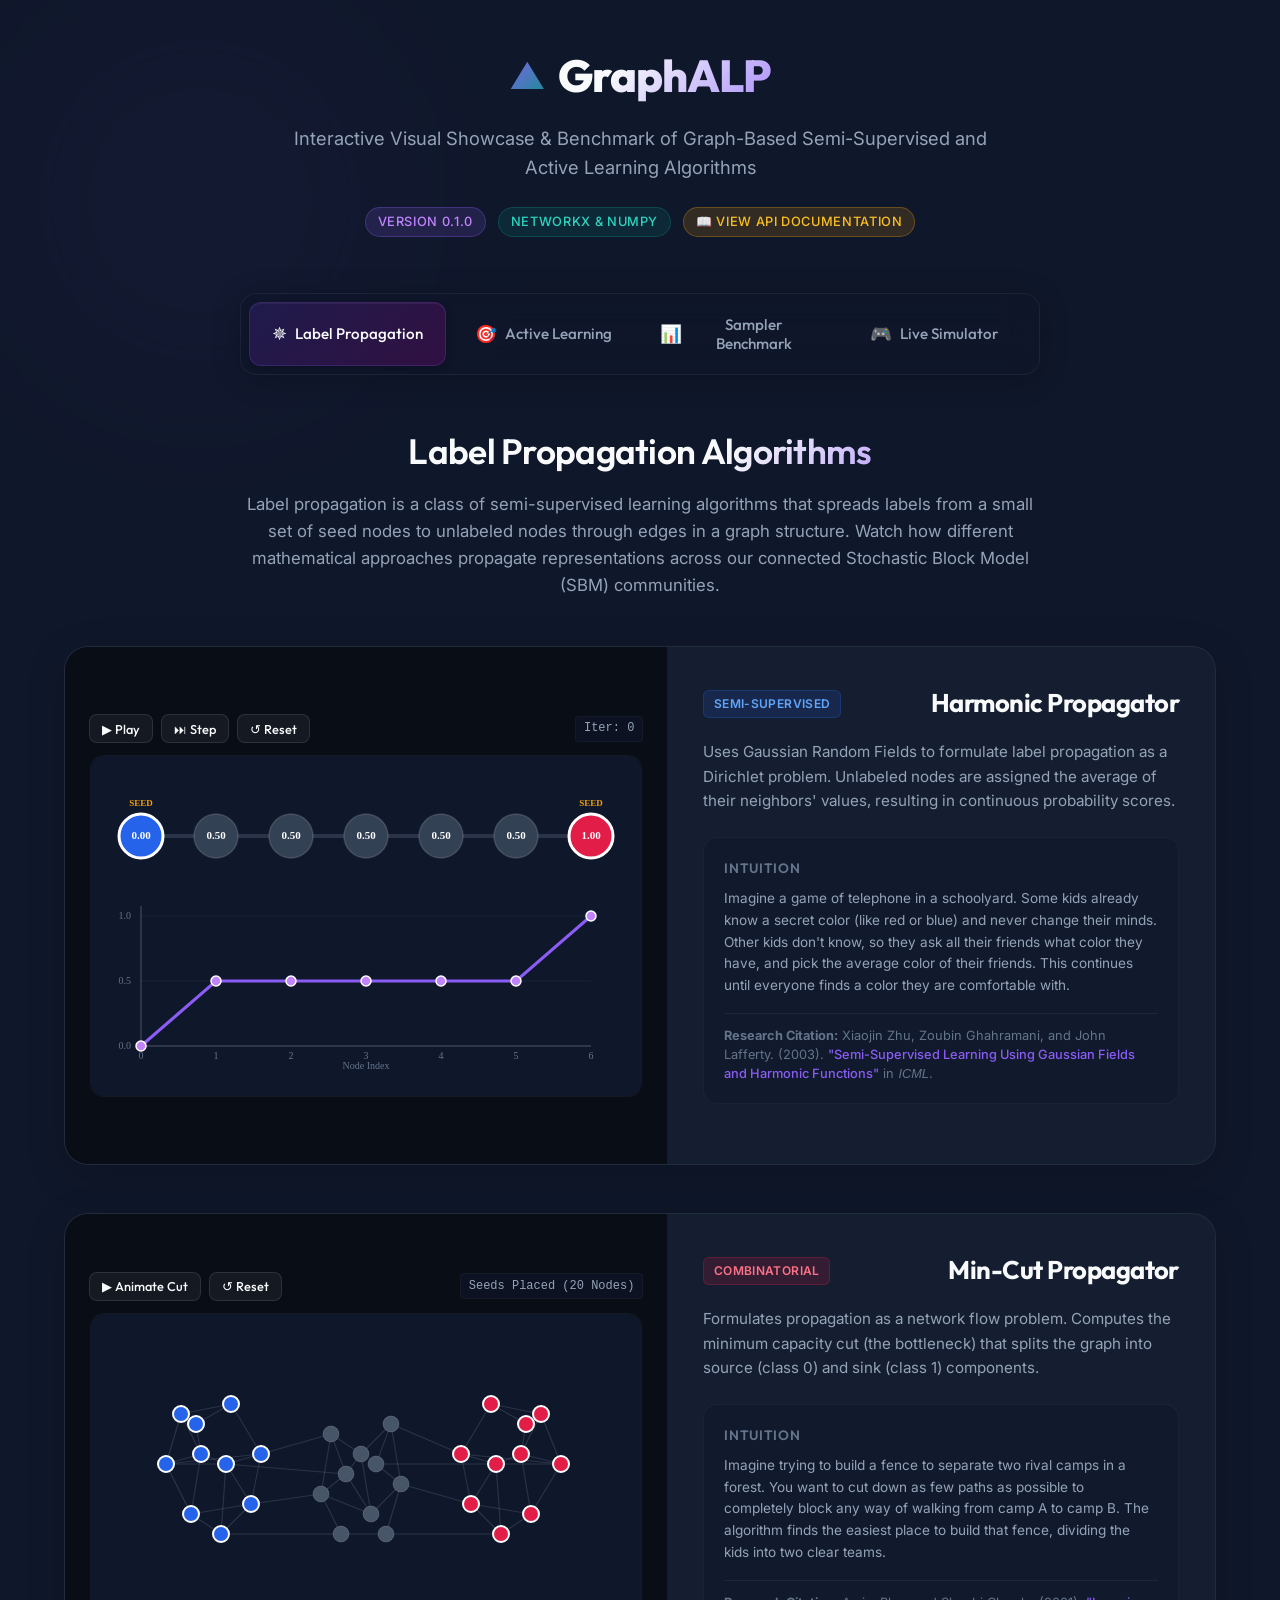
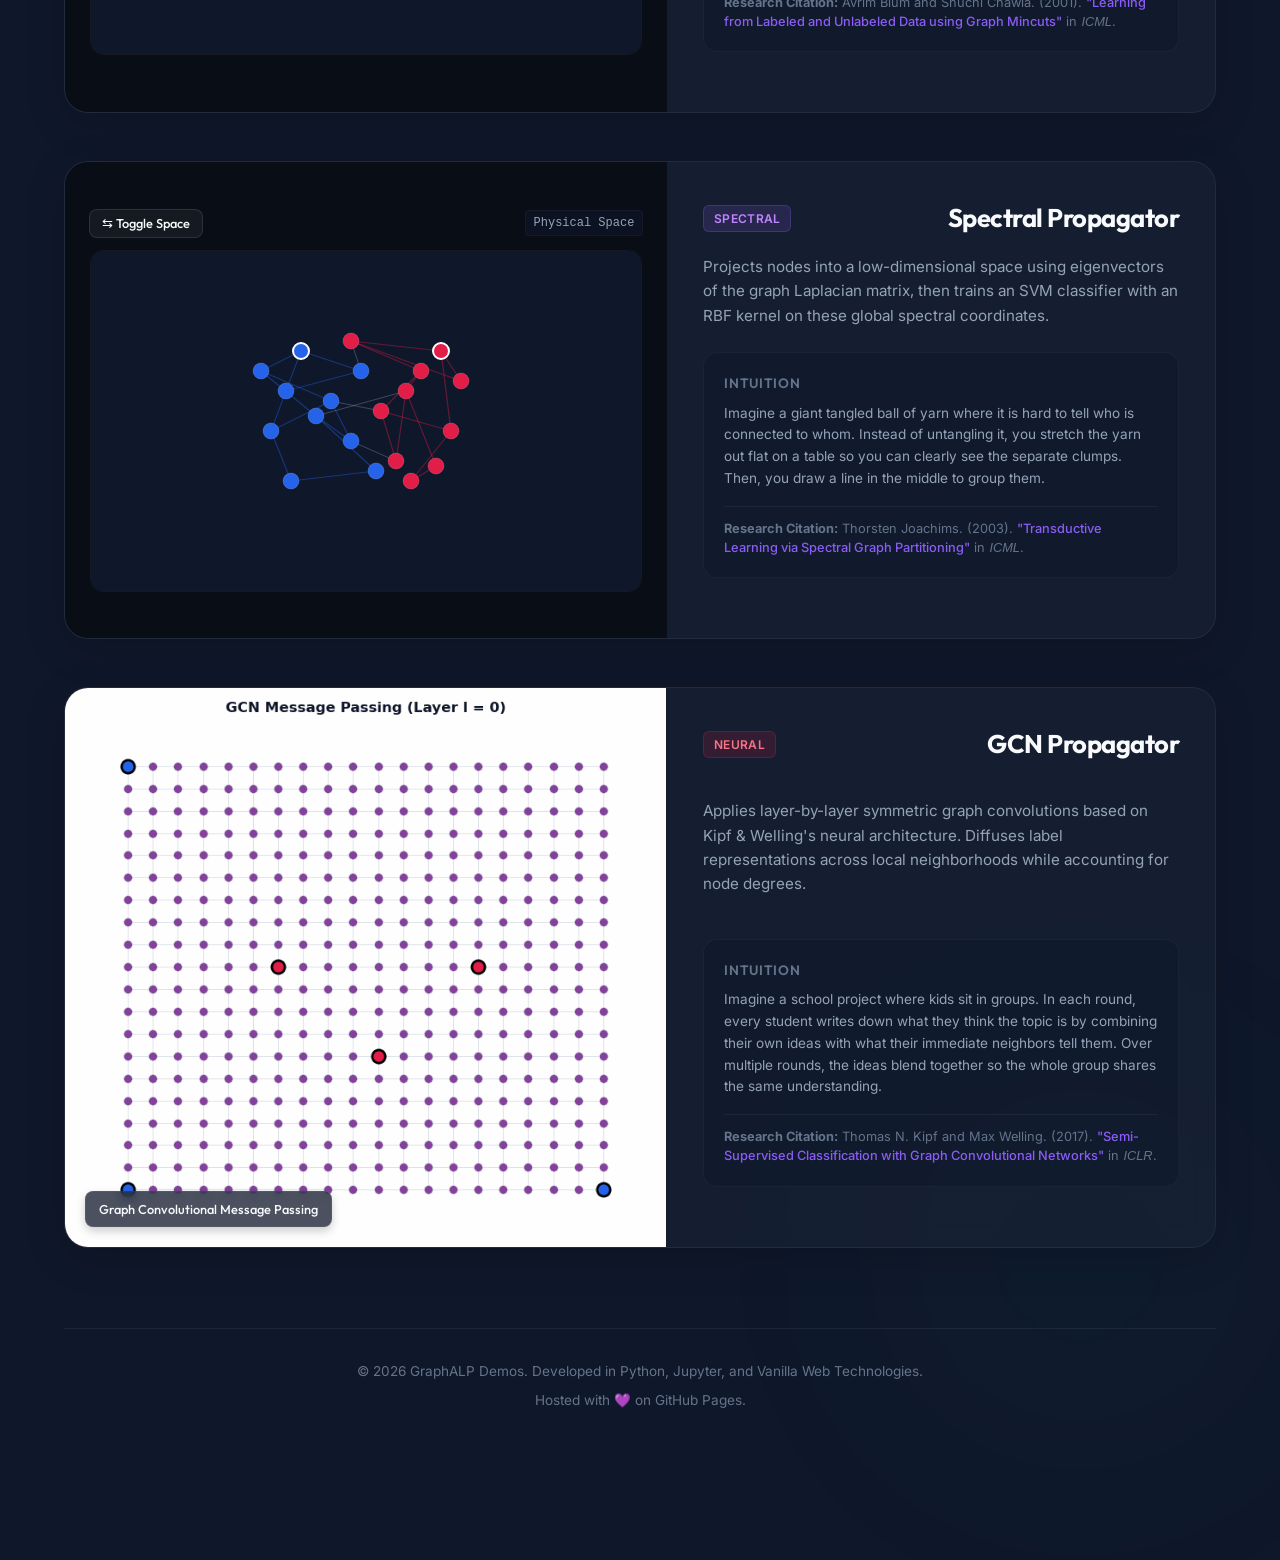
==== commit 05a9618a: "Added a readme page and a documentation page" ====
--- a/docs/index.html
+++ b/docs/index.html
@@ -30,7 +30,7 @@
             <div class="badge-row">
                 <span class="badge badge-primary">Version 0.1.0</span>
                 <span class="badge badge-secondary">NetworkX &amp; NumPy</span>
-                <span class="badge badge-accent">Interactive Visualizations</span>
+                <a href="docs.html" class="badge badge-accent" style="text-decoration: none; cursor: pointer;">📖 View API Documentation</a>
             </div>
         </header>
 
--- a/docs/css/style.css
+++ b/docs/css/style.css
@@ -1059,3 +1059,308 @@
         height: 300px;
     }
 }
+
+/* ==========================================================================
+   Documentation Layout & API Reference Styles
+   ========================================================================== */
+
+.docs-layout {
+    display: grid;
+    grid-template-columns: 280px 1fr;
+    gap: 2.5rem;
+    align-items: start;
+    margin-top: 1.5rem;
+}
+
+/* Sidebar Styling */
+.docs-sidebar {
+    background: var(--card-bg);
+    border: 1px solid var(--card-border);
+    border-radius: 20px;
+    padding: 1.5rem;
+    backdrop-filter: blur(12px);
+    box-shadow: 0 8px 30px rgba(0, 0, 0, 0.2);
+    position: sticky;
+    top: 2rem;
+    max-height: calc(100vh - 4rem);
+    overflow-y: auto;
+}
+
+.docs-sidebar::-webkit-scrollbar {
+    width: 3px;
+}
+
+.docs-sidebar::-webkit-scrollbar-thumb {
+    background: var(--card-border);
+    border-radius: 9999px;
+}
+
+.sidebar-search {
+    margin-bottom: 1.5rem;
+}
+
+.sidebar-search input {
+    width: 100%;
+    background: #090d16;
+    border: 1px solid var(--card-border);
+    color: var(--text-primary);
+    padding: 0.6rem 0.8rem;
+    border-radius: 8px;
+    outline: none;
+    font-family: 'Inter', sans-serif;
+    font-size: 0.85rem;
+    transition: var(--transition);
+}
+
+.sidebar-search input:focus {
+    border-color: var(--primary);
+    box-shadow: 0 0 8px rgba(139, 92, 246, 0.2);
+}
+
+.nav-section {
+    margin-bottom: 1.5rem;
+}
+
+.nav-section h4 {
+    font-size: 0.8rem;
+    text-transform: uppercase;
+    letter-spacing: 0.05em;
+    color: var(--text-muted);
+    margin-bottom: 0.5rem;
+    border-bottom: 1px solid rgba(255, 255, 255, 0.03);
+    padding-bottom: 0.25rem;
+}
+
+.nav-section ul {
+    list-style: none;
+    display: flex;
+    flex-direction: column;
+    gap: 0.35rem;
+}
+
+.nav-section a {
+    color: var(--text-secondary);
+    text-decoration: none;
+    font-size: 0.9rem;
+    display: block;
+    padding: 0.25rem 0.5rem;
+    border-radius: 6px;
+    transition: var(--transition);
+}
+
+.nav-section a:hover, .nav-section a.active {
+    color: var(--text-primary);
+    background: rgba(255, 255, 255, 0.04);
+}
+
+.nav-section a.active {
+    border-left: 2px solid var(--primary);
+    padding-left: 0.4rem;
+}
+
+/* Docs Content Layout */
+.docs-content {
+    display: flex;
+    flex-direction: column;
+    gap: 3.5rem;
+}
+
+.docs-section {
+    background: var(--card-bg);
+    border: 1px solid var(--card-border);
+    border-radius: 24px;
+    padding: 2.5rem;
+    backdrop-filter: blur(12px);
+    box-shadow: 0 10px 40px rgba(0, 0, 0, 0.15);
+}
+
+.docs-section h2 {
+    font-size: 1.8rem;
+    margin-bottom: 1.25rem;
+    border-bottom: 1px solid var(--card-border);
+    padding-bottom: 0.5rem;
+}
+
+.docs-section p {
+    color: var(--text-secondary);
+    margin-bottom: 1.25rem;
+    line-height: 1.7;
+}
+
+/* API Blocks mimicking Sphinx */
+.api-class-block {
+    border-left: 3px solid var(--primary);
+    background: rgba(9, 13, 22, 0.5);
+    border-radius: 0 16px 16px 0;
+    padding: 1.5rem;
+    margin: 2rem 0;
+}
+
+.api-class-header {
+    font-family: monospace;
+    font-size: 1.05rem;
+    font-weight: 600;
+    margin-bottom: 0.75rem;
+    color: #a78bfa;
+}
+
+.api-class-header span.keyword {
+    color: #f43f5e;
+}
+
+.api-class-header span.name {
+    color: var(--text-primary);
+    font-weight: 700;
+}
+
+.api-class-header span.params {
+    color: var(--text-secondary);
+}
+
+.api-desc {
+    font-size: 0.95rem;
+    color: var(--text-secondary);
+    margin-bottom: 1.25rem;
+}
+
+.api-methods-title {
+    font-size: 0.9rem;
+    text-transform: uppercase;
+    letter-spacing: 0.05em;
+    color: var(--text-muted);
+    margin-bottom: 0.75rem;
+}
+
+.api-method-block {
+    border-top: 1px solid rgba(255, 255, 255, 0.04);
+    padding-top: 1rem;
+    margin-top: 1rem;
+}
+
+.api-method-header {
+    font-family: monospace;
+    font-size: 0.95rem;
+    font-weight: 600;
+    color: #2dd4bf;
+    margin-bottom: 0.5rem;
+}
+
+.api-method-header span.keyword {
+    color: #fb7185;
+}
+
+.api-method-header span.name {
+    color: var(--text-primary);
+}
+
+/* Parameter & Return Tables */
+.api-table-wrapper {
+    overflow-x: auto;
+    margin: 1rem 0;
+    border-radius: 8px;
+    border: 1px solid rgba(255, 255, 255, 0.03);
+}
+
+.api-table {
+    width: 100%;
+    border-collapse: collapse;
+    font-size: 0.85rem;
+    text-align: left;
+}
+
+.api-table th, .api-table td {
+    padding: 0.6rem 0.8rem;
+    border-bottom: 1px solid rgba(255, 255, 255, 0.03);
+}
+
+.api-table th {
+    background: rgba(15, 23, 42, 0.6);
+    color: var(--text-muted);
+    font-weight: 600;
+    text-transform: uppercase;
+    font-size: 0.75rem;
+    letter-spacing: 0.05em;
+}
+
+.api-table td.param-name {
+    font-family: monospace;
+    color: #f59e0b;
+    font-weight: 600;
+    width: 25%;
+}
+
+.api-table td.param-type {
+    font-family: monospace;
+    color: var(--text-muted);
+    width: 20%;
+}
+
+.api-table td.param-desc {
+    color: var(--text-secondary);
+}
+
+/* Code Snippets with Copy Button */
+.code-block-wrapper {
+    position: relative;
+    background: #090d16;
+    border: 1px solid rgba(255, 255, 255, 0.05);
+    border-radius: 12px;
+    margin: 1.25rem 0;
+    overflow: hidden;
+    box-shadow: inset 0 2px 8px rgba(0, 0, 0, 0.4);
+}
+
+.code-header {
+    display: flex;
+    justify-content: space-between;
+    align-items: center;
+    background: rgba(15, 23, 42, 0.8);
+    border-bottom: 1px solid rgba(255, 255, 255, 0.03);
+    padding: 0.4rem 1rem;
+    font-size: 0.75rem;
+    color: var(--text-muted);
+    font-family: monospace;
+}
+
+.code-header .copy-btn {
+    background: transparent;
+    border: none;
+    outline: none;
+    color: var(--text-secondary);
+    cursor: pointer;
+    transition: var(--transition);
+    display: flex;
+    align-items: center;
+    gap: 0.25rem;
+}
+
+.code-header .copy-btn:hover {
+    color: var(--text-primary);
+}
+
+.code-block-wrapper pre {
+    padding: 1rem;
+    margin: 0;
+    overflow-x: auto;
+    font-family: 'Courier New', Courier, monospace;
+    font-size: 0.85rem;
+    line-height: 1.5;
+    color: #e2e8f0;
+}
+
+/* Math block additions */
+.docs-section .math-block {
+    margin: 1.25rem 0;
+}
+
+/* Docs responsive tweaks */
+@media (max-width: 1024px) {
+    .docs-layout {
+        grid-template-columns: 1fr;
+    }
+    .docs-sidebar {
+        position: static;
+        max-height: none;
+    }
+}
+
